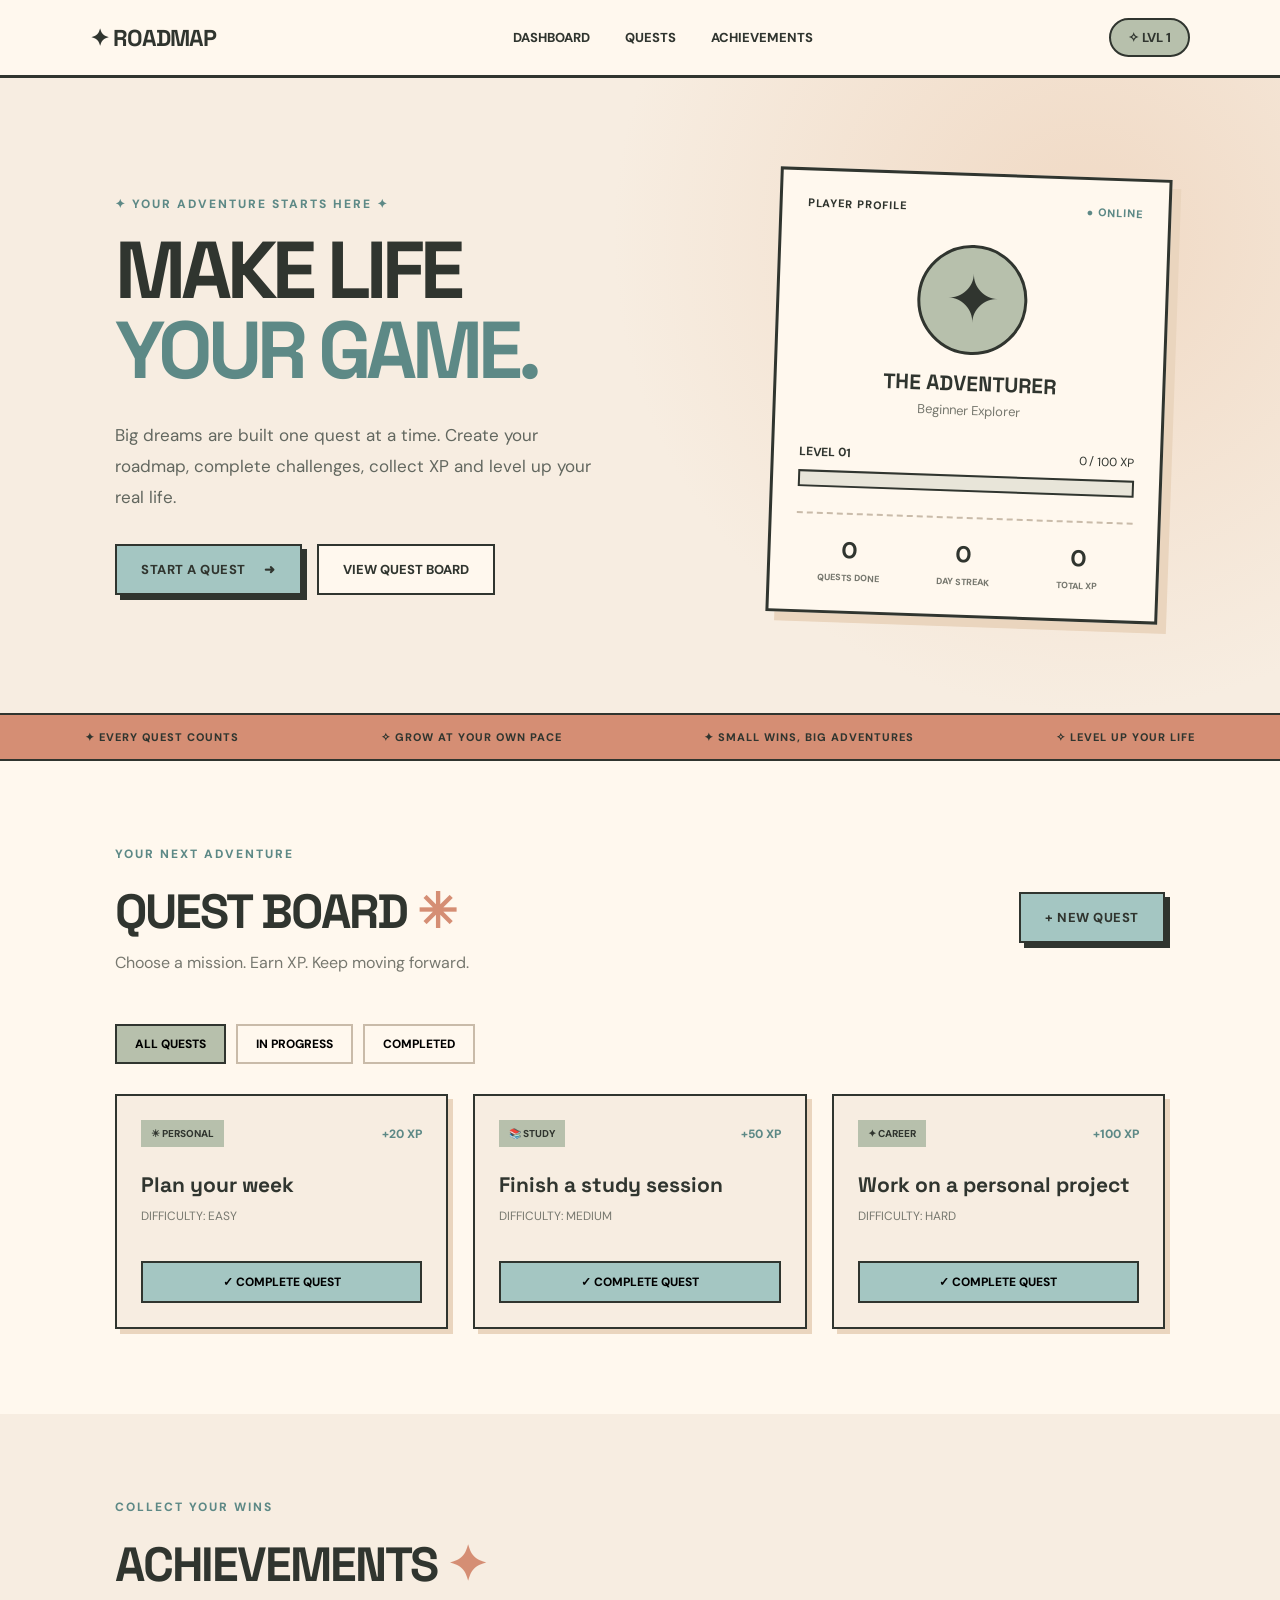
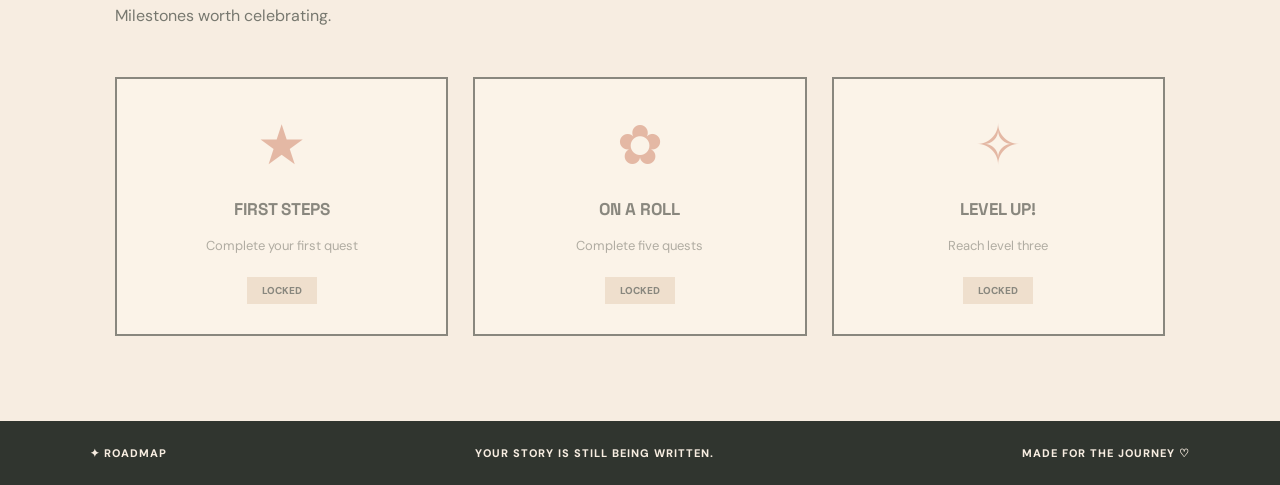
==== homepage.html @ f81c47db "sample html, css, js for homepage" ====
<!DOCTYPE html>
<html lang="en">
<head>
  <meta charset="UTF-8">
  <meta name="viewport" content="width=device-width, initial-scale=1.0">
  <title>Roadmap | Your Quest Begins</title>
  <link rel="stylesheet" href="homepage.css">
  <script src="homepage.js" defer></script>
</head>
<body>

  <div class="game">

    <!-- TOP BAR -->
    <header class="topbar">
      <a href="#" class="logo">✦ ROADMAP</a>

      <nav>
        <a href="#dashboard">Dashboard</a>
        <a href="#quests">Quests</a>
        <a href="#achievements">Achievements</a>
      </nav>

      <div class="player-pill">
        <span>✧</span>
        <span id="headerLevel">LVL 1</span>
      </div>
    </header>

    <!-- HERO -->
    <section class="hero" id="dashboard">
      <div class="hero-copy">
        <div class="eyebrow">✦ YOUR ADVENTURE STARTS HERE ✦</div>

        <h1>MAKE LIFE<br><em>YOUR GAME.</em></h1>

        <p>
          Big dreams are built one quest at a time.
          Create your roadmap, complete challenges,
          collect XP and level up your real life.
        </p>

        <div class="hero-actions">
          <button class="primary-btn" id="startQuest">
            START A QUEST <span>➜</span>
          </button>
          <a href="#quests" class="secondary-btn">
            VIEW QUEST BOARD
          </a>
        </div>
      </div>

      <!-- PLAYER CARD -->
      <div class="player-card">
        <div class="card-top">
          <span>PLAYER PROFILE</span>
          <span class="status">● ONLINE</span>
        </div>

        <div class="avatar">✦</div>
        <div class="player-name">THE ADVENTURER</div>
        <div class="player-subtitle">Beginner Explorer</div>

        <div class="level-row">
          <strong id="levelText">LEVEL 01</strong>
          <span id="xpText">0 / 100 XP</span>
        </div>

        <div class="xp-track">
          <div class="xp-fill" id="xpFill"></div>
        </div>

        <div class="player-stats">
          <div>
            <strong id="completedStat">0</strong>
            <span>QUESTS DONE</span>
          </div>
          <div>
            <strong id="streakStat">0</strong>
            <span>DAY STREAK</span>
          </div>
          <div>
            <strong id="totalXpStat">0</strong>
            <span>TOTAL XP</span>
          </div>
        </div>
      </div>
    </section>

    <!-- GAME TICKER -->
    <div class="ticker">
      <span>✦ EVERY QUEST COUNTS</span>
      <span>✧ GROW AT YOUR OWN PACE</span>
      <span>✦ SMALL WINS, BIG ADVENTURES</span>
      <span>✧ LEVEL UP YOUR LIFE</span>
    </div>

    <!-- QUEST SECTION -->
    <section class="quests-section" id="quests">
      <div class="section-heading">
        <div>
          <div class="eyebrow">YOUR NEXT ADVENTURE</div>
          <h2>QUEST BOARD <span>✳</span></h2>
          <p>Choose a mission. Earn XP. Keep moving forward.</p>
        </div>

        <button class="primary-btn" id="addQuest">
          + NEW QUEST
        </button>
      </div>

      <div class="quest-filters">
        <button class="filter active" data-filter="all">ALL QUESTS</button>
        <button class="filter" data-filter="active">IN PROGRESS</button>
        <button class="filter" data-filter="completed">COMPLETED</button>
      </div>

      <div class="quest-grid" id="questGrid"></div>
    </section>

    <!-- ACHIEVEMENTS -->
    <section class="achievements-section" id="achievements">
      <div class="section-heading">
        <div>
          <div class="eyebrow">COLLECT YOUR WINS</div>
          <h2>ACHIEVEMENTS <span>✦</span></h2>
          <p>Milestones worth celebrating.</p>
        </div>
      </div>

      <div class="achievement-grid">
        <div class="achievement" id="badgeFirst">
          <div class="badge-icon">★</div>
          <h3>FIRST STEPS</h3>
          <p>Complete your first quest</p>
          <span class="unlock-status">LOCKED</span>
        </div>

        <div class="achievement" id="badgeFive">
          <div class="badge-icon">✿</div>
          <h3>ON A ROLL</h3>
          <p>Complete five quests</p>
          <span class="unlock-status">LOCKED</span>
        </div>

        <div class="achievement" id="badgeLevel">
          <div class="badge-icon">✧</div>
          <h3>LEVEL UP!</h3>
          <p>Reach level three</p>
          <span class="unlock-status">LOCKED</span>
        </div>
      </div>
    </section>

    <footer>
      <span>✦ ROADMAP</span>
      <span>YOUR STORY IS STILL BEING WRITTEN.</span>
      <span>MADE FOR THE JOURNEY ♡</span>
    </footer>
  </div>

  <!-- NEW QUEST MODAL -->
  <div class="modal-overlay" id="modal">
    <div class="modal">
      <div class="modal-heading">
        <h2>✦ NEW QUEST</h2>
        <button id="closeModal" class="close-btn">×</button>
      </div>

      <p>Every great adventure starts somewhere.</p>

      <form id="questForm">
        <label for="questTitle">QUEST NAME</label>
        <input id="questTitle" type="text"
          placeholder="e.g. Finish my assignment"
          maxlength="80" required>

        <label for="questCategory">CATEGORY</label>
        <select id="questCategory">
          <option value="study">📚 Study & Learning</option>
          <option value="health">🌿 Health & Wellness</option>
          <option value="career">✦ Career & Goals</option>
          <option value="personal">☀ Personal Growth</option>
        </select>

        <label for="questDifficulty">DIFFICULTY</label>
        <select id="questDifficulty">
          <option value="easy">Easy · 20 XP</option>
          <option value="medium">Medium · 50 XP</option>
          <option value="hard">Hard · 100 XP</option>
        </select>

        <button class="primary-btn form-submit" type="submit">
          CREATE QUEST ➜
        </button>
      </form>
    </div>
  </div>

  <div class="toast" id="toast" role="status" aria-live="polite"></div>

</body>
</html>
---- homepage.css ----
@import url('https://fonts.googleapis.com/css2?family=DM+Sans:wght@400;500;600;700;800&family=Space+Grotesk:wght@400;500;600;700&display=swap');

:root {
  --cream: #f7ede1;
  --paper: #fff8ee;
  --sand: #ead5be;
  --peach: #d58e74;
  --sage: #b7c0ac;
  --teal: #a4c6c2;
  --teal-dark: #5d8986;
  --ink: #30352f;
  --muted: #77786f;
  --border: #c9bba9;
  --shadow: 5px 5px 0 var(--ink);
}

* {
  box-sizing: border-box;
}

html {
  scroll-behavior: smooth;
}

body {
  margin: 0;
  background: var(--cream);
  color: var(--ink);
  font-family: 'DM Sans', sans-serif;
}

button, input, select {
  font: inherit;
}

button {
  cursor: pointer;
}

a {
  color: inherit;
  text-decoration: none;
}

button:focus-visible,
a:focus-visible,
input:focus-visible,
select:focus-visible {
  outline: 3px solid var(--teal-dark);
  outline-offset: 3px;
}

/* TOP NAVIGATION */

.topbar {
  height: 78px;
  padding: 0 7%;
  background: var(--paper);
  border-bottom: 3px solid var(--ink);

  display: flex;
  justify-content: space-between;
  align-items: center;
}

.logo {
  font-family: 'Space Grotesk', sans-serif;
  font-size: 23px;
  font-weight: 700;
  letter-spacing: -1px;
}

.topbar nav {
  display: flex;
  gap: 35px;
}

.topbar nav a {
  font-size: 13px;
  font-weight: 800;
  text-transform: uppercase;
}

.topbar nav a:hover {
  color: var(--teal-dark);
}

.player-pill {
  background: var(--sage);
  border: 2px solid var(--ink);
  padding: 9px 17px;
  border-radius: 30px;
  font-size: 13px;
  font-weight: 800;
}

/* HERO */

.hero {
  min-height: 570px;
  padding: 95px 9%;

  display: grid;
  grid-template-columns: 1.2fr 0.8fr;
  align-items: center;
  gap: 70px;

  background:
    radial-gradient(circle at 85% 25%, #f0d9c4, transparent 40%),
    var(--cream);

  position: relative;
}

.eyebrow {
  font-size: 12px;
  font-weight: 800;
  letter-spacing: 2px;
  color: var(--teal-dark);
  margin-bottom: 19px;
}

.hero h1 {
  font-family: 'Space Grotesk', sans-serif;
  font-size: clamp(50px, 6.3vw, 100px);
  line-height: 0.99;
  letter-spacing: -5px;
  margin: 0 0 30px;
  font-weight: 700;
}

.hero h1 em {
  font-style: normal;
  color: var(--teal-dark);
}

.hero-copy > p {
  font-size: 17px;
  line-height: 1.8;
  max-width: 480px;
  color: #62675f;
}

.hero-actions {
  display: flex;
  flex-wrap: wrap;
  align-items: center;
  gap: 15px;
  margin-top: 32px;
}

.primary-btn {
  border: 2px solid var(--ink);
  background: var(--teal);
  color: var(--ink);
  padding: 15px 24px;
  font-weight: 800;
  font-size: 13px;
  letter-spacing: 0.5px;
  box-shadow: var(--shadow);
  transition: 0.15s;
}

.primary-btn:hover {
  transform: translate(3px, 3px);
  box-shadow: 2px 2px 0 var(--ink);
}

.primary-btn span {
  margin-left: 15px;
}

.secondary-btn {
  border: 2px solid var(--ink);
  padding: 15px 24px;
  font-weight: 800;
  font-size: 13px;
  background: var(--paper);
}

.secondary-btn:hover {
  background: var(--sand);
}

/* PLAYER PROFILE */

.player-card {
  max-width: 420px;
  width: 100%;
  margin: auto;
  padding: 25px;
  background: var(--paper);
  border: 3px solid var(--ink);
  box-shadow: 9px 9px 0 var(--sand);
  transform: rotate(2deg);
  transition: transform 0.2s;
}

.player-card:hover {
  transform: rotate(0);
}

.card-top {
  display: flex;
  justify-content: space-between;
  font-size: 11px;
  font-weight: 800;
  letter-spacing: 1px;
}

.status {
  color: var(--teal-dark);
}

.avatar {
  width: 110px;
  height: 110px;
  border: 3px solid var(--ink);
  background: var(--sage);
  border-radius: 50%;
  margin: 30px auto 15px;

  display: flex;
  justify-content: center;
  align-items: center;
  font-size: 65px;
}

.player-name {
  text-align: center;
  font-family: 'Space Grotesk', sans-serif;
  font-weight: 700;
  font-size: 21px;
}

.player-subtitle {
  text-align: center;
  font-size: 13px;
  color: var(--muted);
  margin-top: 5px;
}

.level-row {
  display: flex;
  justify-content: space-between;
  font-size: 12px;
  margin-top: 30px;
  margin-bottom: 10px;
}

.xp-track {
  height: 17px;
  background: #e8e5d9;
  border: 2px solid var(--ink);
  overflow: hidden;
}

.xp-fill {
  height: 100%;
  width: 0%;
  background: var(--teal-dark);
  transition: width 0.4s ease;
}

.player-stats {
  display: grid;
  grid-template-columns: repeat(3, 1fr);
  gap: 8px;
  margin-top: 25px;
  border-top: 2px dashed var(--border);
  padding-top: 20px;
}

.player-stats div {
  text-align: center;
}

.player-stats strong {
  display: block;
  font-size: 23px;
}

.player-stats span {
  font-size: 9px;
  font-weight: 800;
  color: var(--muted);
}

/* TICKER */

.ticker {
  min-height: 48px;
  background: var(--peach);
  border-top: 2px solid var(--ink);
  border-bottom: 2px solid var(--ink);

  display: flex;
  justify-content: space-around;
  align-items: center;
  flex-wrap: wrap;
  gap: 12px;
  padding: 10px 20px;

  font-size: 11px;
  font-weight: 800;
  letter-spacing: 1px;
}

/* SECTIONS */

.quests-section,
.achievements-section {
  padding: 85px 9%;
}

.quests-section {
  background: var(--paper);
}

.achievements-section {
  background: var(--cream);
}

.section-heading {
  display: flex;
  justify-content: space-between;
  align-items: center;
  gap: 25px;
  margin-bottom: 35px;
}

.section-heading h2 {
  font-family: 'Space Grotesk', sans-serif;
  font-size: clamp(30px, 4vw, 48px);
  letter-spacing: -2px;
  margin: 0;
}

.section-heading h2 span {
  color: var(--peach);
}

.section-heading p {
  color: var(--muted);
  margin-top: 10px;
}

/* FILTERS */

.quest-filters {
  display: flex;
  gap: 10px;
  margin-bottom: 30px;
  flex-wrap: wrap;
}

.filter {
  padding: 10px 18px;
  background: transparent;
  border: 2px solid var(--border);
  font-size: 12px;
  font-weight: 800;
}

.filter.active,
.filter:hover {
  background: var(--sage);
  border-color: var(--ink);
}

/* QUEST CARDS */

.quest-grid {
  display: grid;
  grid-template-columns: repeat(3, minmax(0, 1fr));
  gap: 25px;
}

.quest-card {
  background: var(--cream);
  border: 2px solid var(--ink);
  padding: 24px;
  box-shadow: 5px 5px 0 var(--sand);
  display: flex;
  flex-direction: column;
  min-height: 235px;
  transition: 0.2s;
}

.quest-card:hover {
  transform: translateY(-5px);
}

.quest-card.completed {
  opacity: 0.7;
}

.quest-card.completed h3 {
  text-decoration: line-through;
}

.quest-card-top {
  display: flex;
  justify-content: space-between;
  align-items: center;
  gap: 10px;
}

.quest-category {
  background: var(--sage);
  padding: 7px 10px;
  font-size: 10px;
  font-weight: 800;
}

.quest-xp {
  font-size: 12px;
  font-weight: 800;
  color: var(--teal-dark);
}

.quest-card h3 {
  font-family: 'Space Grotesk', sans-serif;
  font-size: 21px;
  line-height: 1.3;
  margin: 24px 0 10px;
  overflow-wrap: anywhere;
}

.quest-difficulty {
  color: var(--muted);
  font-size: 12px;
  margin-bottom: 22px;
}

.quest-complete {
  margin-top: auto;
  background: var(--teal);
  border: 2px solid var(--ink);
  padding: 11px;
  font-size: 12px;
  font-weight: 800;
}

.quest-complete:hover:not(:disabled) {
  background: var(--sage);
}

.quest-complete:disabled {
  cursor: default;
  background: var(--sage);
}

.empty-state {
  grid-column: 1 / -1;
  padding: 45px;
  border: 2px dashed var(--border);
  text-align: center;
  color: var(--muted);
}

/* ACHIEVEMENTS */

.achievement-grid {
  display: grid;
  grid-template-columns: repeat(3, minmax(0, 1fr));
  gap: 25px;
}

.achievement {
  background: var(--paper);
  border: 2px solid var(--ink);
  padding: 30px 20px;
  text-align: center;
  opacity: 0.55;
}

.achievement.unlocked {
  opacity: 1;
  box-shadow: 5px 5px 0 var(--sand);
}

.badge-icon {
  font-size: 55px;
  color: var(--peach);
}

.achievement h3 {
  font-family: 'Space Grotesk', sans-serif;
  font-size: 17px;
}

.achievement p {
  color: var(--muted);
  font-size: 13px;
}

.unlock-status {
  display: inline-block;
  background: var(--sand);
  padding: 7px 15px;
  font-size: 10px;
  font-weight: 800;
  margin-top: 10px;
}

.achievement.unlocked .unlock-status {
  background: var(--teal);
}

/* FOOTER */

footer {
  background: var(--ink);
  color: var(--cream);
  padding: 25px 7%;
  display: flex;
  justify-content: space-between;
  gap: 20px;
  flex-wrap: wrap;
  font-size: 11px;
  font-weight: 800;
  letter-spacing: 1px;
}

/* MODAL */

.modal-overlay {
  position: fixed;
  inset: 0;
  background: rgba(35, 40, 35, 0.65);
  z-index: 100;
  display: none;
  align-items: center;
  justify-content: center;
  padding: 20px;
}

.modal-overlay.open {
  display: flex;
}

.modal {
  background: var(--paper);
  border: 3px solid var(--ink);
  box-shadow: 9px 9px 0 var(--peach);
  padding: 35px;
  width: 100%;
  max-width: 480px;
}

.modal-heading {
  display: flex;
  justify-content: space-between;
  align-items: center;
}

.modal h2 {
  font-family: 'Space Grotesk', sans-serif;
  margin: 0;
}

.close-btn {
  background: none;
  border: none;
  font-size: 32px;
}

.modal > p {
  color: var(--muted);
  font-size: 14px;
  margin-bottom: 25px;
}

.modal form {
  display: flex;
  flex-direction: column;
  gap: 12px;
}

.modal label {
  font-size: 11px;
  font-weight: 800;
  letter-spacing: 1px;
}

.modal input,
.modal select {
  background: var(--cream);
  border: 2px solid var(--ink);
  padding: 13px;
  margin-bottom: 10px;
  width: 100%;
}

.form-submit {
  margin-top: 10px;
}

.toast {
  position: fixed;
  right: 25px;
  bottom: 25px;
  z-index: 200;
  background: var(--teal);
  border: 2px solid var(--ink);
  padding: 17px 25px;
  box-shadow: var(--shadow);
  font-weight: 800;
  display: none;
}

.toast.show {
  display: block;
}

/* RESPONSIVE */

@media (max-width: 950px) {
  .hero {
    grid-template-columns: 1fr;
    padding: 70px 7%;
    gap: 50px;
  }

  .hero h1 {
    letter-spacing: -3px;
  }

  .player-card {
    transform: none;
  }

  .quest-grid,
  .achievement-grid {
    grid-template-columns: repeat(2, minmax(0, 1fr));
  }
}

@media (max-width: 600px) {
  .topbar {
    height: auto;
    min-height: 70px;
    padding: 15px 5%;
    flex-wrap: wrap;
    gap: 15px;
  }

  .topbar nav {
    order: 3;
    width: 100%;
    justify-content: space-between;
    gap: 10px;
  }

  .topbar nav a {
    font-size: 11px;
  }

  .hero {
    padding: 65px 6%;
  }

  .hero h1 {
    font-size: 52px;
  }

  .hero-copy > p {
    font-size: 15px;
  }

  .quests-section,
  .achievements-section {
    padding: 60px 6%;
  }

  .section-heading {
    align-items: flex-start;
    flex-direction: column;
  }

  .quest-grid,
  .achievement-grid {
    grid-template-columns: 1fr;
  }

  .ticker {
    justify-content: center;
  }

  .modal {
    padding: 25px;
  }
}
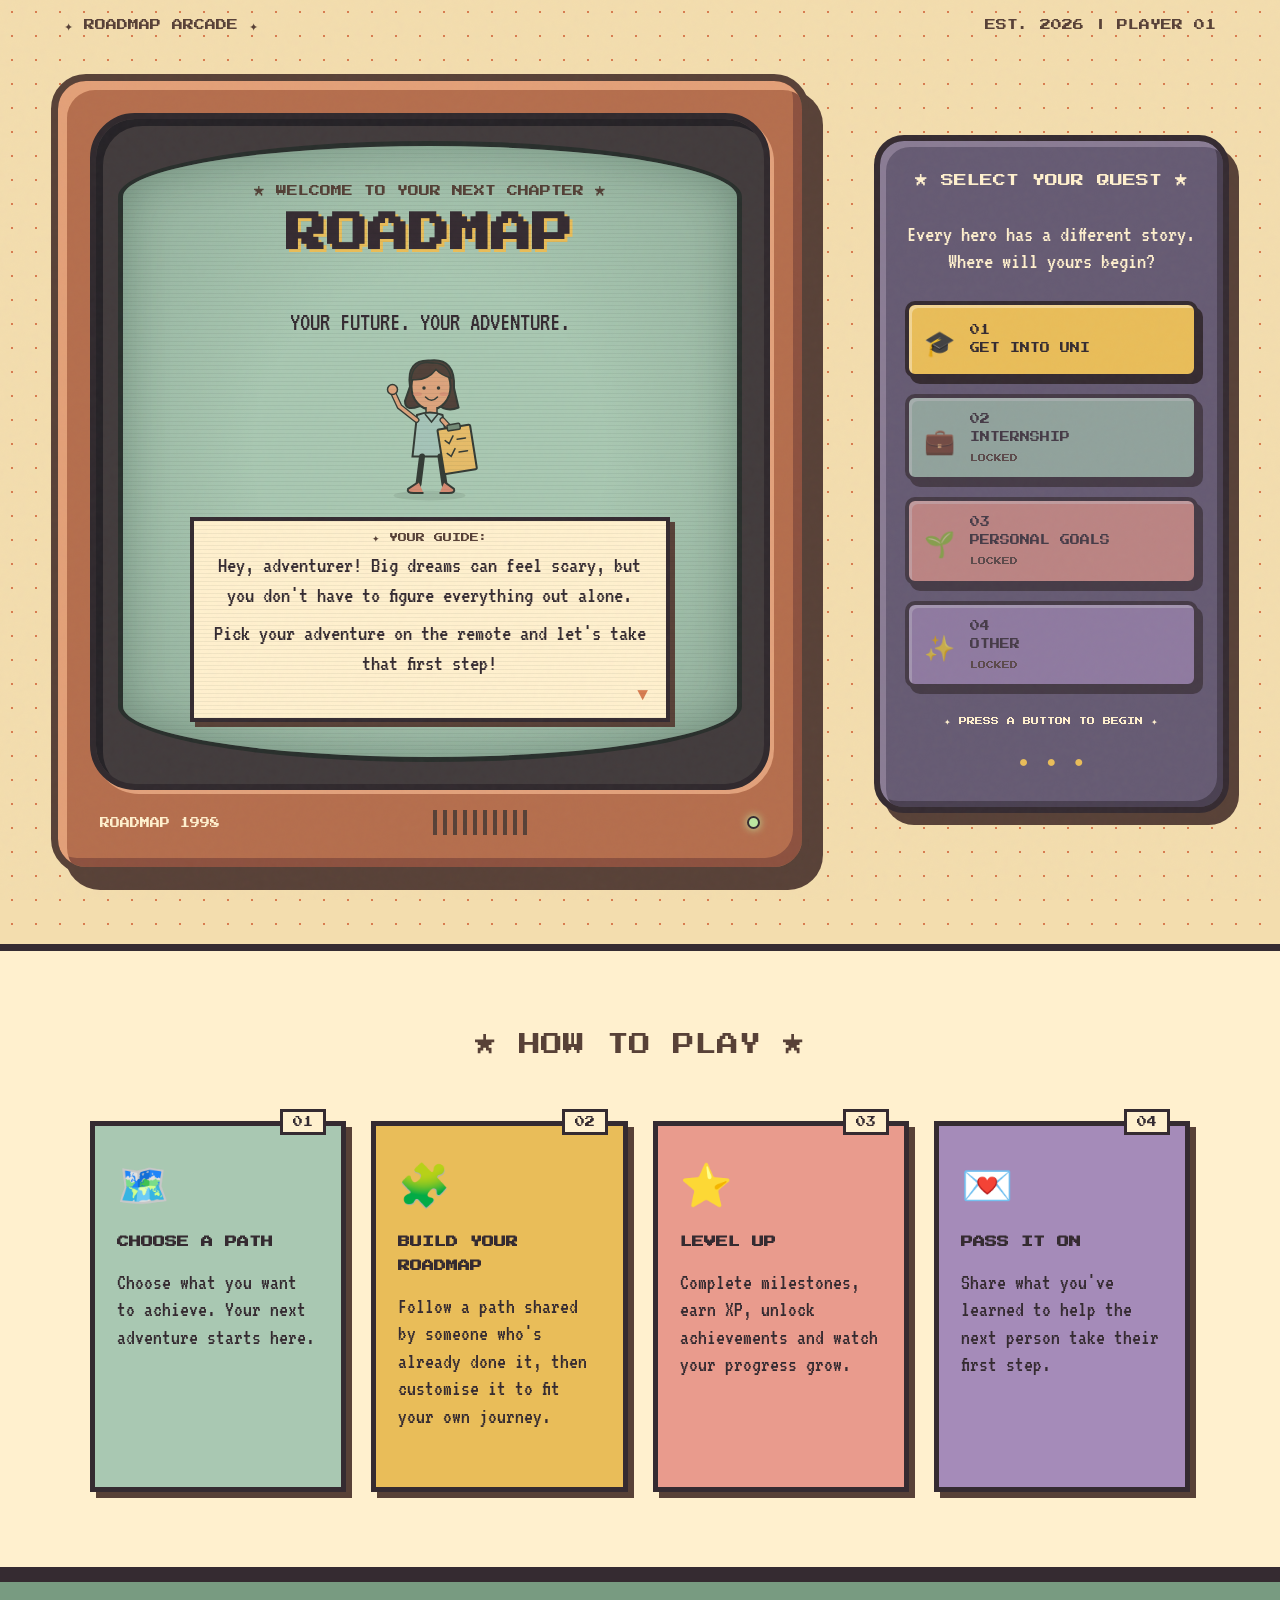
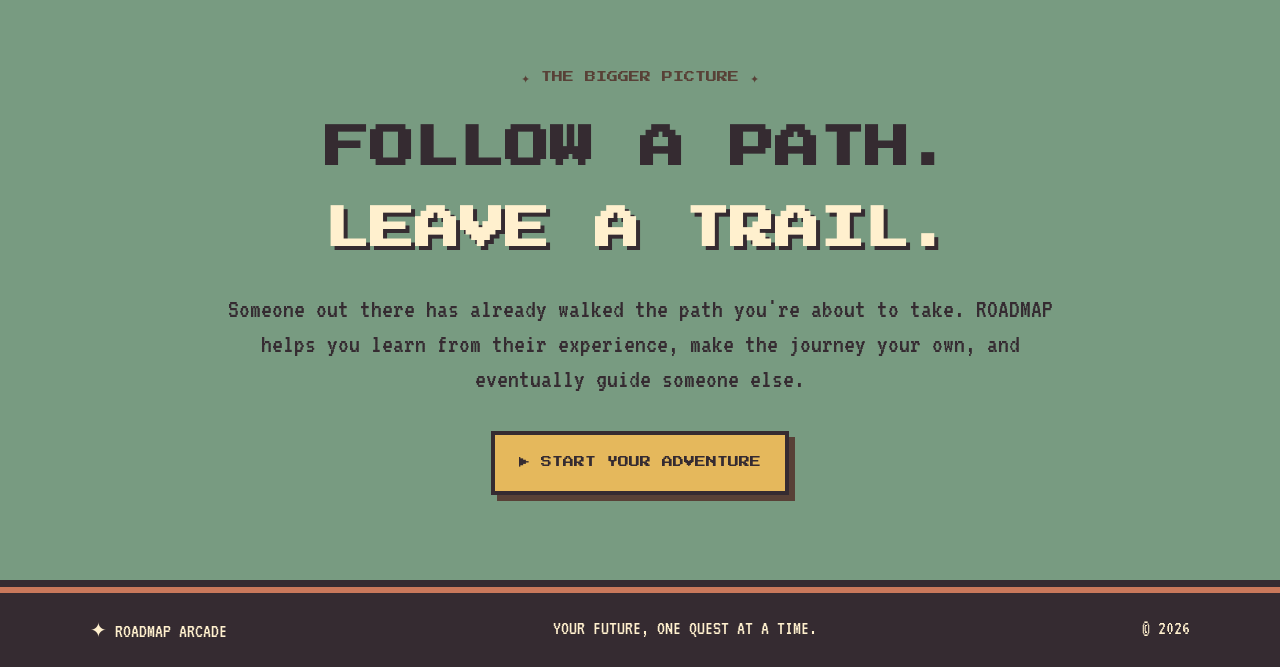
==== commit e60b84be: "updated html and css for a better aesthetic" ====
--- a/homepage.html
+++ b/homepage.html
@@ -1,204 +1,553 @@
 
 <!DOCTYPE html>
 <html lang="en">
+
 <head>
   <meta charset="UTF-8">
   <meta name="viewport" content="width=device-width, initial-scale=1.0">
-  <title>Roadmap | Your Quest Begins</title>
+
+  <title>ROADMAP | Choose Your Adventure</title>
+  <meta name="description"
+        content="ROADMAP helps you turn big dreams into small quests, guided by people who've been there before.">
+
   <link rel="stylesheet" href="homepage.css">
   <script src="homepage.js" defer></script>
 </head>
+
 <body>
 
-  <div class="game">
-
-    <!-- TOP BAR -->
-    <header class="topbar">
-      <a href="#" class="logo">✦ ROADMAP</a>
-
-      <nav>
-        <a href="#dashboard">Dashboard</a>
-        <a href="#quests">Quests</a>
-        <a href="#achievements">Achievements</a>
-      </nav>
-
-      <div class="player-pill">
-        <span>✧</span>
-        <span id="headerLevel">LVL 1</span>
+<div class="website">
+
+  <!-- ======================================
+       RETRO ARCADE HEADER
+  ====================================== -->
+
+  <div class="arcade-label">
+
+    <span>✦ ROADMAP ARCADE ✦</span>
+
+    <span>EST. 2026 | PLAYER 01</span>
+
+  </div>
+
+
+  <!-- ======================================
+       MAIN GAME SCREEN
+  ====================================== -->
+
+  <main>
+
+    <div class="tv-layout">
+
+      <!-- ==============================
+           OLD-SCHOOL TELEVISION
+      ============================== -->
+
+      <section class="retro-tv" aria-label="ROADMAP game screen">
+
+        <div class="tv-bezel">
+
+          <div class="tv-screen">
+
+            <!-- Decorative game text -->
+
+            <div class="eyebrow">
+              ★ WELCOME TO YOUR NEXT CHAPTER ★
+            </div>
+
+            <!-- Game title -->
+
+            <h1 class="tv-title">
+              ROADMAP
+            </h1>
+
+            <div class="tv-subtitle">
+              YOUR FUTURE. YOUR ADVENTURE.
+            </div>
+
+
+            <!-- ==========================
+                 STATIC CLIPBOARD MASCOT
+            ========================== -->
+
+            <div class="tv-mascot">
+
+              <svg
+                viewBox="0 0 250 320"
+                xmlns="http://www.w3.org/2000/svg"
+                role="img"
+                aria-label="Smiling stick-woman mascot holding a clipboard">
+
+                <!-- Ground shadow -->
+                <ellipse
+                  cx="125" cy="297"
+                  rx="72" ry="10"
+                  fill="#758C78"
+                  opacity="0.25"/>
+
+                <!-- Hair behind head -->
+                <path
+                  d="M86 79 Q78 24 127 27
+                     Q177 22 174 82
+                     L183 121 Q158 132 137 111
+                     L103 119 Q76 129 76 108 Z"
+                  fill="#514139"
+                  stroke="#343B35"
+                  stroke-width="4"/>
+
+                <!-- Face -->
+                <ellipse
+                  cx="128" cy="79"
+                  rx="39" ry="46"
+                  fill="#DDA47D"
+                  stroke="#343B35"
+                  stroke-width="4"/>
+
+                <!-- Fringe -->
+                <path
+                  d="M88 65 Q93 26 130 32
+                     Q162 30 168 62
+                     Q148 56 138 45
+                     Q120 69 88 65Z"
+                  fill="#514139"
+                  stroke="#343B35"
+                  stroke-width="3"/>
+
+                <!-- Eyes -->
+                <circle cx="114" cy="82" r="3.5"
+                        fill="#343B35"/>
+                <circle cx="143" cy="82" r="3.5"
+                        fill="#343B35"/>
+
+                <!-- Blush -->
+                <ellipse cx="101" cy="94" rx="9" ry="4"
+                         fill="#D58B72" opacity="0.65"/>
+                <ellipse cx="154" cy="94" rx="9" ry="4"
+                         fill="#D58B72" opacity="0.65"/>
+
+                <!-- Smile -->
+                <path
+                  d="M117 100 Q129 113 141 100"
+                  fill="none"
+                  stroke="#343B35"
+                  stroke-width="3"
+                  stroke-linecap="round"/>
+
+                <!-- Neck -->
+                <path
+                  d="M118 120 L118 139 L140 139 L140 120"
+                  fill="#DDA47D"
+                  stroke="#343B35"
+                  stroke-width="3"/>
+
+                <!-- Shirt -->
+                <path
+                  d="M100 136 Q126 126 151 136
+                     L166 219 L91 219 Z"
+                  fill="#A5C4B8"
+                  stroke="#343B35"
+                  stroke-width="4"/>
+
+                <!-- Collar -->
+                <path
+                  d="M116 134 L129 150 L142 134"
+                  fill="none"
+                  stroke="#343B35"
+                  stroke-width="3"/>
+
+                <!-- Left arm waving -->
+                <path
+                  d="M99 146 L65 119 L52 91"
+                  fill="none"
+                  stroke="#343B35"
+                  stroke-width="12"
+                  stroke-linecap="round"/>
+
+                <path
+                  d="M99 146 L65 119 L52 91"
+                  fill="none"
+                  stroke="#DDA47D"
+                  stroke-width="7"
+                  stroke-linecap="round"/>
+
+                <!-- Hand -->
+                <circle
+                  cx="51" cy="85" r="10"
+                  fill="#DDA47D"
+                  stroke="#343B35"
+                  stroke-width="3"/>
+
+                <!-- Legs -->
+                <path
+                  d="M110 219 L103 275"
+                  stroke="#343B35"
+                  stroke-width="12"
+                  stroke-linecap="round"/>
+
+                <path
+                  d="M147 219 L155 275"
+                  stroke="#343B35"
+                  stroke-width="12"
+                  stroke-linecap="round"/>
+
+                <!-- Shoes -->
+                <path
+                  d="M103 270 L82 284
+                     Q79 292 93 292 L113 292"
+                  fill="#D58B72"
+                  stroke="#343B35"
+                  stroke-width="4"/>
+
+                <path
+                  d="M155 270 L174 284
+                     Q177 292 164 292 L145 292"
+                  fill="#D58B72"
+                  stroke="#343B35"
+                  stroke-width="4"/>
+
+                <!-- Right arm -->
+                <path
+                  d="M151 146 L179 177"
+                  stroke="#343B35"
+                  stroke-width="12"
+                  stroke-linecap="round"/>
+
+                <path
+                  d="M151 146 L179 177"
+                  stroke="#DDA47D"
+                  stroke-width="7"
+                  stroke-linecap="round"/>
+
+                <!-- Clipboard -->
+                <g transform="rotate(-9 177 190)">
+
+                  <rect
+                    x="145" y="160"
+                    width="66" height="90"
+                    rx="3"
+                    fill="#E6BC69"
+                    stroke="#343B35"
+                    stroke-width="4"/>
+
+                  <rect
+                    x="165" y="154"
+                    width="26" height="12"
+                    rx="3"
+                    fill="#758C78"
+                    stroke="#343B35"
+                    stroke-width="3"/>
+
+                  <!-- Checklist -->
+                  <path
+                    d="M157 184 L164 191 L174 177
+                       M181 185 L198 185
+                       M157 210 L164 217 L174 203
+                       M181 211 L198 211"
+                    fill="none"
+                    stroke="#343B35"
+                    stroke-width="3"
+                    stroke-linecap="round"/>
+
+                </g>
+
+              </svg>
+
+            </div>
+
+
+            <!-- GAME DIALOGUE -->
+
+            <div class="tv-dialogue">
+
+              <span class="dialogue-speaker">
+                ✦ YOUR GUIDE:
+              </span>
+
+              <p>
+                Hey, adventurer! Big dreams can feel
+                scary, but you don't have to figure
+                everything out alone.
+              </p>
+
+              <p>
+                Pick your adventure on the remote
+                and let's take that first step!
+              </p>
+
+              <span class="dialogue-next">▼</span>
+
+            </div>
+
+
+          </div>
+
+        </div>
+
+
+        <!-- TV BOTTOM CONTROLS -->
+
+        <div class="tv-controls">
+
+          <span class="tv-brand">
+            ROADMAP 1998
+          </span>
+
+          <div class="tv-speaker" aria-hidden="true"></div>
+
+          <div class="tv-power" title="Power on"></div>
+
+        </div>
+
+      </section>
+
+
+
+      <!-- ==============================
+           REMOTE CONTROL
+      ============================== -->
+
+      <aside class="game-remote" aria-label="Choose your adventure">
+
+        <div class="remote-title">
+          ★ SELECT YOUR QUEST ★
+        </div>
+
+        <p class="remote-description">
+          Every hero has a different story.
+          Where will yours begin?
+        </p>
+
+
+        <!-- OPTION 1: UNIVERSITY -->
+
+        <button
+          class="remote-button"
+          type="button"
+          onclick="window.location.href='login.html?path=university'">
+
+          <span class="button-icon">🎓</span>
+
+          <span>
+            01<br>
+            GET INTO UNI
+          </span>
+
+        </button>
+
+
+        <!-- OPTION 2: INTERNSHIP -->
+
+        <button
+          class="remote-button"
+          type="button"
+          disabled>
+
+          <span class="button-icon">💼</span>
+
+          <span>
+            02<br>
+            INTERNSHIP
+            <small>LOCKED</small>
+          </span>
+
+        </button>
+
+
+        <!-- OPTION 3: PERSONAL GOALS -->
+
+        <button
+          class="remote-button"
+          type="button"
+          disabled>
+
+          <span class="button-icon">🌱</span>
+
+          <span>
+            03<br>
+            PERSONAL GOALS
+            <small>LOCKED</small>
+          </span>
+
+        </button>
+
+
+        <!-- OPTION 4: OTHER -->
+
+        <button
+          class="remote-button"
+          type="button"
+          disabled>
+
+          <span class="button-icon">✨</span>
+
+          <span>
+            04<br>
+            OTHER
+            <small>LOCKED</small>
+          </span>
+
+        </button>
+
+
+        <!-- REMOTE DECORATIONS -->
+
+        <div class="remote-footer">
+          ✦ PRESS A BUTTON TO BEGIN ✦
+        </div>
+
+        <div class="remote-bottom-controls" aria-hidden="true">
+
+          <span>●</span>
+          <span>●</span>
+          <span>●</span>
+
+        </div>
+
+      </aside>
+
+    </div>
+
+
+    <!-- ======================================
+         GAME INSTRUCTIONS
+    ====================================== -->
+
+    <section class="game-instructions" id="how-it-works">
+
+      <div class="instructions-heading">
+        ★ HOW TO PLAY ★
       </div>
-    </header>
-
-    <!-- HERO -->
-    <section class="hero" id="dashboard">
-      <div class="hero-copy">
-        <div class="eyebrow">✦ YOUR ADVENTURE STARTS HERE ✦</div>
-
-        <h1>MAKE LIFE<br><em>YOUR GAME.</em></h1>
+
+      <div class="instructions-grid">
+
+        <div class="instruction-item">
+
+          <div class="instruction-number">01</div>
+
+          <div class="instruction-icon">🗺️</div>
+
+          <h2>CHOOSE A PATH</h2>
+
+          <p>
+            Choose what you want to achieve.
+            Your next adventure starts here.
+          </p>
+
+        </div>
+
+
+        <div class="instruction-item">
+
+          <div class="instruction-number">02</div>
+
+          <div class="instruction-icon">🧩</div>
+
+          <h2>BUILD YOUR ROADMAP</h2>
+
+          <p>
+            Follow a path shared by someone who's
+            already done it, then customise it
+            to fit your own journey.
+          </p>
+
+        </div>
+
+
+        <div class="instruction-item">
+
+          <div class="instruction-number">03</div>
+
+          <div class="instruction-icon">⭐</div>
+
+          <h2>LEVEL UP</h2>
+
+          <p>
+            Complete milestones, earn XP,
+            unlock achievements and watch
+            your progress grow.
+          </p>
+
+        </div>
+
+
+        <div class="instruction-item">
+
+          <div class="instruction-number">04</div>
+
+          <div class="instruction-icon">💌</div>
+
+          <h2>PASS IT ON</h2>
+
+          <p>
+            Share what you've learned to
+            help the next person take
+            their first step.
+          </p>
+
+        </div>
+
+      </div>
+
+    </section>
+
+
+    <!-- ======================================
+         PASS IT ON MESSAGE
+    ====================================== -->
+
+    <section class="pass-it-on">
+
+      <div class="pass-it-on-inner">
+
+        <div class="eyebrow">
+          ✦ THE BIGGER PICTURE ✦
+        </div>
+
+        <h2>
+          FOLLOW A PATH.<br>
+          <span>LEAVE A TRAIL.</span>
+        </h2>
 
         <p>
-          Big dreams are built one quest at a time.
-          Create your roadmap, complete challenges,
-          collect XP and level up your real life.
+          Someone out there has already walked
+          the path you're about to take.
+          ROADMAP helps you learn from their
+          experience, make the journey your own,
+          and eventually guide someone else.
         </p>
 
-        <div class="hero-actions">
-          <button class="primary-btn" id="startQuest">
-            START A QUEST <span>➜</span>
-          </button>
-          <a href="#quests" class="secondary-btn">
-            VIEW QUEST BOARD
-          </a>
-        </div>
+        <a
+          href="login.html?path=university"
+          class="primary-btn">
+
+          ▶ START YOUR ADVENTURE
+
+        </a>
+
       </div>
 
-      <!-- PLAYER CARD -->
-      <div class="player-card">
-        <div class="card-top">
-          <span>PLAYER PROFILE</span>
-          <span class="status">● ONLINE</span>
-        </div>
-
-        <div class="avatar">✦</div>
-        <div class="player-name">THE ADVENTURER</div>
-        <div class="player-subtitle">Beginner Explorer</div>
-
-        <div class="level-row">
-          <strong id="levelText">LEVEL 01</strong>
-          <span id="xpText">0 / 100 XP</span>
-        </div>
-
-        <div class="xp-track">
-          <div class="xp-fill" id="xpFill"></div>
-        </div>
-
-        <div class="player-stats">
-          <div>
-            <strong id="completedStat">0</strong>
-            <span>QUESTS DONE</span>
-          </div>
-          <div>
-            <strong id="streakStat">0</strong>
-            <span>DAY STREAK</span>
-          </div>
-          <div>
-            <strong id="totalXpStat">0</strong>
-            <span>TOTAL XP</span>
-          </div>
-        </div>
-      </div>
     </section>
 
-    <!-- GAME TICKER -->
-    <div class="ticker">
-      <span>✦ EVERY QUEST COUNTS</span>
-      <span>✧ GROW AT YOUR OWN PACE</span>
-      <span>✦ SMALL WINS, BIG ADVENTURES</span>
-      <span>✧ LEVEL UP YOUR LIFE</span>
-    </div>
-
-    <!-- QUEST SECTION -->
-    <section class="quests-section" id="quests">
-      <div class="section-heading">
-        <div>
-          <div class="eyebrow">YOUR NEXT ADVENTURE</div>
-          <h2>QUEST BOARD <span>✳</span></h2>
-          <p>Choose a mission. Earn XP. Keep moving forward.</p>
-        </div>
-
-        <button class="primary-btn" id="addQuest">
-          + NEW QUEST
-        </button>
-      </div>
-
-      <div class="quest-filters">
-        <button class="filter active" data-filter="all">ALL QUESTS</button>
-        <button class="filter" data-filter="active">IN PROGRESS</button>
-        <button class="filter" data-filter="completed">COMPLETED</button>
-      </div>
-
-      <div class="quest-grid" id="questGrid"></div>
-    </section>
-
-    <!-- ACHIEVEMENTS -->
-    <section class="achievements-section" id="achievements">
-      <div class="section-heading">
-        <div>
-          <div class="eyebrow">COLLECT YOUR WINS</div>
-          <h2>ACHIEVEMENTS <span>✦</span></h2>
-          <p>Milestones worth celebrating.</p>
-        </div>
-      </div>
-
-      <div class="achievement-grid">
-        <div class="achievement" id="badgeFirst">
-          <div class="badge-icon">★</div>
-          <h3>FIRST STEPS</h3>
-          <p>Complete your first quest</p>
-          <span class="unlock-status">LOCKED</span>
-        </div>
-
-        <div class="achievement" id="badgeFive">
-          <div class="badge-icon">✿</div>
-          <h3>ON A ROLL</h3>
-          <p>Complete five quests</p>
-          <span class="unlock-status">LOCKED</span>
-        </div>
-
-        <div class="achievement" id="badgeLevel">
-          <div class="badge-icon">✧</div>
-          <h3>LEVEL UP!</h3>
-          <p>Reach level three</p>
-          <span class="unlock-status">LOCKED</span>
-        </div>
-      </div>
-    </section>
-
-    <footer>
-      <span>✦ ROADMAP</span>
-      <span>YOUR STORY IS STILL BEING WRITTEN.</span>
-      <span>MADE FOR THE JOURNEY ♡</span>
-    </footer>
-  </div>
-
-  <!-- NEW QUEST MODAL -->
-  <div class="modal-overlay" id="modal">
-    <div class="modal">
-      <div class="modal-heading">
-        <h2>✦ NEW QUEST</h2>
-        <button id="closeModal" class="close-btn">×</button>
-      </div>
-
-      <p>Every great adventure starts somewhere.</p>
-
-      <form id="questForm">
-        <label for="questTitle">QUEST NAME</label>
-        <input id="questTitle" type="text"
-          placeholder="e.g. Finish my assignment"
-          maxlength="80" required>
-
-        <label for="questCategory">CATEGORY</label>
-        <select id="questCategory">
-          <option value="study">📚 Study & Learning</option>
-          <option value="health">🌿 Health & Wellness</option>
-          <option value="career">✦ Career & Goals</option>
-          <option value="personal">☀ Personal Growth</option>
-        </select>
-
-        <label for="questDifficulty">DIFFICULTY</label>
-        <select id="questDifficulty">
-          <option value="easy">Easy · 20 XP</option>
-          <option value="medium">Medium · 50 XP</option>
-          <option value="hard">Hard · 100 XP</option>
-        </select>
-
-        <button class="primary-btn form-submit" type="submit">
-          CREATE QUEST ➜
-        </button>
-      </form>
-    </div>
-  </div>
-
-  <div class="toast" id="toast" role="status" aria-live="polite"></div>
+  </main>
+
+
+  <!-- ======================================
+       RETRO FOOTER
+  ====================================== -->
+
+  <footer class="site-footer">
+
+    <span>✦ ROADMAP ARCADE</span>
+
+    <span>
+      YOUR FUTURE, ONE QUEST AT A TIME.
+    </span>
+
+    <span>© 2026</span>
+
+  </footer>
+
+</div>
 
 </body>
 </html>
--- a/homepage.css
+++ b/homepage.css
@@ -1,18 +1,20 @@
 
-@import url('https://fonts.googleapis.com/css2?family=DM+Sans:wght@400;500;600;700;800&family=Space+Grotesk:wght@400;500;600;700&display=swap');
+@import url('https://fonts.googleapis.com/css2?family=Press+Start+2P&family=VT323&display=swap');
+
+/* ======================================
+   ROADMAP - PIXEL RPG THEME
+====================================== */
 
 :root {
-  --cream: #f7ede1;
-  --paper: #fff8ee;
-  --sand: #ead5be;
-  --peach: #d58e74;
-  --sage: #b7c0ac;
-  --teal: #a4c6c2;
-  --teal-dark: #5d8986;
-  --ink: #30352f;
-  --muted: #77786f;
-  --border: #c9bba9;
-  --shadow: 5px 5px 0 var(--ink);
+  --cream: #F4E4C8;
+  --paper: #FFF1D6;
+  --sage: #8DA68B;
+  --mint: #A9C8B2;
+  --terracotta: #C9785B;
+  --mustard: #E5B85C;
+  --brown: #654A3C;
+  --dark: #332B28;
+  --shadow: #B49A7B;
 }
 
 * {
@@ -26,16 +28,9 @@
 body {
   margin: 0;
   background: var(--cream);
-  color: var(--ink);
-  font-family: 'DM Sans', sans-serif;
-}
-
-button, input, select {
-  font: inherit;
-}
-
-button {
-  cursor: pointer;
+  color: var(--dark);
+  font-family: 'VT323', monospace;
+  font-size: 24px;
 }
 
 a {
@@ -43,653 +38,1365 @@
   text-decoration: none;
 }
 
-button:focus-visible,
-a:focus-visible,
-input:focus-visible,
-select:focus-visible {
-  outline: 3px solid var(--teal-dark);
-  outline-offset: 3px;
-}
-
-/* TOP NAVIGATION */
+button {
+  cursor: pointer;
+}
+
+button,
+input {
+  font-family: inherit;
+}
+
+h1, h2, h3, p {
+  margin-top: 0;
+}
+
+h1, h2, h3 {
+  font-family: 'Press Start 2P', monospace;
+  line-height: 1.8;
+}
+
+p {
+  line-height: 1.3;
+}
+
+/* PIXEL BACKGROUND */
+
+.website {
+  min-height: 100vh;
+  overflow: hidden;
+  background-color: var(--cream);
+
+  background-image:
+    linear-gradient(
+      90deg,
+      rgba(101,74,60,.06) 1px,
+      transparent 1px
+    ),
+    linear-gradient(
+      rgba(101,74,60,.06) 1px,
+      transparent 1px
+    );
+
+  background-size: 8px 8px;
+}
+
+/* SUBTLE GRAIN */
+
+.website::after {
+  content: "";
+  position: fixed;
+  inset: 0;
+  pointer-events: none;
+  z-index: 100;
+
+  background-image:
+    url("data:image/svg+xml,%3Csvg xmlns='http://www.w3.org/2000/svg' viewBox='0 0 160 160'%3E%3Cfilter id='n'%3E%3CfeTurbulence type='fractalNoise' baseFrequency='.8' numOctaves='3' stitchTiles='stitch'/%3E%3C/filter%3E%3Crect width='100%25' height='100%25' filter='url(%23n)' opacity='.18'/%3E%3C/svg%3E");
+
+  opacity: .15;
+}
+
+/* ======================================
+   TOP GAME BAR
+====================================== */
 
 .topbar {
-  height: 78px;
-  padding: 0 7%;
+  background: var(--brown);
+  color: var(--paper);
+  border-bottom: 6px solid var(--dark);
+  padding: 18px 5%;
+
+  display: flex;
+  align-items: center;
+  justify-content: space-between;
+  gap: 20px;
+}
+
+.logo {
+  font-family: 'Press Start 2P', monospace;
+  font-size: 17px;
+  color: var(--mustard);
+}
+
+.topbar nav {
+  display: flex;
+  gap: 30px;
+}
+
+.topbar nav a {
+  font-size: 23px;
+}
+
+.topbar nav a:hover {
+  color: var(--mustard);
+}
+
+.nav-play {
+  background: var(--mustard);
+  color: var(--dark);
+  border: 4px solid var(--dark);
+  padding: 10px 16px;
+  font-family: 'Press Start 2P', monospace;
+  font-size: 10px;
+  box-shadow: 4px 4px 0 #211B18;
+}
+
+/* ======================================
+   GAME START SCREEN
+====================================== */
+
+.hero {
+  min-height: 680px;
+  padding: 70px 7%;
+
+  display: grid;
+  grid-template-columns: 1.3fr 0.7fr;
+  align-items: center;
+  gap: 55px;
+
+  background: var(--cream);
+  border-bottom: 8px solid var(--brown);
+}
+
+.hero-copy {
+  max-width: 760px;
+}
+
+.hero-status {
+  display: inline-block;
+  background: var(--sage);
+  padding: 12px 18px;
+  border: 4px solid var(--dark);
+  box-shadow: 5px 5px 0 var(--brown);
+
+  font-family: 'Press Start 2P', monospace;
+  font-size: 10px;
+  line-height: 2;
+}
+
+.status-dot {
+  display: inline-block;
+  width: 9px;
+  height: 9px;
+  background: var(--mustard);
+  margin-right: 10px;
+}
+
+.hero-sparkles {
+  color: var(--terracotta);
+  font-size: 35px;
+  letter-spacing: 12px;
+  margin: 30px 0 10px;
+}
+
+.eyebrow {
+  font-family: 'Press Start 2P', monospace;
+  font-size: 11px;
+  color: var(--brown);
+  line-height: 2;
+}
+
+.hero h1 {
+  font-size: clamp(35px, 4.7vw, 76px);
+  line-height: 1.5;
+  letter-spacing: -2px;
+  margin: 18px 0 25px;
+  text-shadow: 5px 5px 0 var(--shadow);
+}
+
+.hero h1 em {
+  font-style: normal;
+  color: var(--terracotta);
+}
+
+.hero-tagline {
+  display: inline-block;
+  padding: 10px 15px;
+  background: var(--mustard);
+  border: 3px solid var(--dark);
+  font-family: 'VT323', monospace;
+  font-size: 23px;
+  margin-bottom: 18px;
+}
+
+.hero-copy p {
+  max-width: 650px;
+  font-size: 26px;
+  line-height: 1.3;
+  margin-bottom: 15px;
+}
+
+.hero-bottom-note {
+  font-size: 19px;
+  color: var(--brown);
+  margin-top: 30px;
+}
+
+/* ======================================
+   PIXEL BUTTONS
+====================================== */
+
+.primary-btn,
+.secondary-btn {
+  display: inline-block;
+  padding: 18px 22px;
+  font-family: 'Press Start 2P', monospace;
+  font-size: 11px;
+  line-height: 1.8;
+
+  border: 4px solid var(--dark);
+  border-radius: 0;
+
+  box-shadow: 6px 6px 0 var(--brown);
+  transition: none;
+}
+
+.primary-btn {
+  background: var(--mint);
+}
+
+.secondary-btn {
+  background: var(--mustard);
+}
+
+.primary-btn:hover,
+.secondary-btn:hover {
+  transform: translate(4px, 4px);
+  box-shadow: 2px 2px 0 var(--brown);
+}
+
+.hero-actions {
+  display: flex;
+  flex-wrap: wrap;
+  gap: 22px;
+  margin-top: 30px;
+}
+
+/* ======================================
+   MASCOT GAME WINDOW
+====================================== */
+
+.hero-illustration {
+  width: 100%;
+}
+
+.retro-window {
   background: var(--paper);
-  border-bottom: 3px solid var(--ink);
-
+  border: 6px solid var(--dark);
+  box-shadow:
+    6px 6px 0 var(--brown),
+    12px 12px 0 var(--shadow);
+}
+
+.window-header {
+  display: flex;
+  align-items: center;
+  gap: 8px;
+
+  background: var(--terracotta);
+  border-bottom: 5px solid var(--dark);
+  padding: 10px;
+}
+
+.window-dot {
+  width: 13px;
+  height: 13px;
+  background: var(--mustard);
+  border: 2px solid var(--dark);
+}
+
+.window-title {
+  margin-left: auto;
+  font-family: 'Press Start 2P', monospace;
+  font-size: 9px;
+}
+
+.window-close {
+  font-size: 25px;
+  margin-left: 10px;
+}
+
+.mascot-frame {
+  position: relative;
+  background: var(--mint);
+  padding: 15px;
+  text-align: center;
+  border-bottom: 5px solid var(--dark);
+}
+
+.mascot-stars {
+  font-size: 25px;
+  color: var(--terracotta);
+}
+
+.mascot-svg {
+  display: block;
+  width: 100%;
+  max-width: 260px;
+  height: auto;
+  margin: auto;
+}
+
+/* Make the SVG look crisp without
+   pixelating its internal vector paths */
+
+.mascot-caption {
+  font-family: 'Press Start 2P', monospace;
+  font-size: 9px;
+  padding: 12px;
+}
+
+.mascot-dialogue {
+  background: var(--paper);
+  padding: 20px;
+  position: relative;
+}
+
+.dialogue-name {
+  font-family: 'Press Start 2P', monospace;
+  font-size: 10px;
+  color: var(--terracotta);
+  margin-bottom: 12px;
+}
+
+.mascot-dialogue p {
+  font-size: 23px;
+  margin-bottom: 0;
+}
+
+.dialogue-arrow {
+  display: block;
+  text-align: right;
+  color: var(--terracotta);
+}
+
+/* ======================================
+   GAME TICKER
+====================================== */
+
+.game-ticker {
+  background: var(--mustard);
+  border-bottom: 6px solid var(--dark);
+  padding: 15px;
+
+  display: flex;
+  flex-wrap: wrap;
+  justify-content: space-around;
+  gap: 20px;
+
+  font-family: 'Press Start 2P', monospace;
+  font-size: 9px;
+  line-height: 2;
+}
+
+/* ======================================
+   MISSION SECTION
+====================================== */
+
+.intro-section {
+  padding: 90px 7%;
+  background: var(--paper);
+  border-bottom: 8px solid var(--brown);
+}
+
+.section-heading {
+  max-width: 1050px;
+  margin-bottom: 45px;
+}
+
+.section-heading h2 {
+  font-size: clamp(24px, 3vw, 43px);
+  line-height: 1.8;
+  margin: 15px 0;
+}
+
+.highlight-text {
+  color: var(--terracotta);
+}
+
+.section-heading p {
+  font-size: 27px;
+}
+
+.how-grid {
+  display: grid;
+  grid-template-columns: repeat(3, minmax(0, 1fr));
+  gap: 30px;
+}
+
+.how-card {
+  position: relative;
+  background: var(--mint);
+  border: 5px solid var(--dark);
+  padding: 30px;
+  box-shadow: 7px 7px 0 var(--brown);
+}
+
+.how-card:nth-child(2) {
+  background: var(--mustard);
+}
+
+.how-card:nth-child(3) {
+  background: #E6AD91;
+}
+
+.step-number {
+  position: absolute;
+  right: 15px;
+  top: -17px;
+  background: var(--paper);
+  border: 3px solid var(--dark);
+  padding: 5px 10px;
+  font-family: 'Press Start 2P', monospace;
+  font-size: 11px;
+}
+
+.step-icon {
+  font-size: 45px;
+  margin-bottom: 15px;
+}
+
+.how-card h3 {
+  font-size: 15px;
+  line-height: 2;
+}
+
+.how-card p {
+  font-size: 24px;
+}
+
+/* ======================================
+   QUEST SELECT SCREEN
+====================================== */
+
+.adventures-section {
+  padding: 90px 7%;
+  background: var(--cream);
+}
+
+.adventure-grid {
+  display: grid;
+  grid-template-columns: repeat(4, minmax(0, 1fr));
+  gap: 25px;
+}
+
+.adventure-card {
+  min-height: 330px;
+  background: var(--mint);
+  border: 5px solid var(--dark);
+  box-shadow: 6px 6px 0 var(--brown);
+  padding: 23px;
+
+  display: flex;
+  flex-direction: column;
+  align-items: flex-start;
+  transition: none;
+}
+
+.adventure-card:nth-child(2) {
+  background: var(--mustard);
+}
+
+.adventure-card:nth-child(3) {
+  background: #E6AD91;
+}
+
+.adventure-card:nth-child(4) {
+  background: #C6B9D4;
+}
+
+.adventure-card:hover:not(.disabled) {
+  transform: translateY(-6px);
+  box-shadow: 6px 12px 0 var(--brown);
+}
+
+.adventure-card.disabled {
+  opacity: 0.75;
+  cursor: not-allowed;
+}
+
+.card-tag,
+.coming-soon {
+  background: var(--paper);
+  border: 3px solid var(--dark);
+  padding: 8px;
+  font-family: 'Press Start 2P', monospace;
+  font-size: 8px;
+  line-height: 1.8;
+}
+
+.card-icon {
+  font-size: 50px;
+  margin: 20px 0;
+}
+
+.adventure-card h3 {
+  font-size: 15px;
+  line-height: 2;
+}
+
+.adventure-card p {
+  font-size: 22px;
+  line-height: 1.25;
+}
+
+.card-action {
+  margin-top: auto;
+  padding-top: 20px;
+  font-family: 'Press Start 2P', monospace;
+  font-size: 9px;
+  line-height: 1.8;
+}
+
+.adventure-footer {
+  margin-top: 55px;
+  padding: 20px;
+  background: var(--mustard);
+  border: 4px solid var(--dark);
+  text-align: center;
+  font-family: 'Press Start 2P', monospace;
+  font-size: 10px;
+  line-height: 2;
+}
+
+/* ======================================
+   PASS IT ON SECTION
+====================================== */
+
+.pass-it-on {
+  padding: 90px 7%;
+  background: var(--sage);
+  border-top: 8px solid var(--dark);
+  text-align: center;
+}
+
+.pass-it-on-inner {
+  max-width: 850px;
+  margin: auto;
+}
+
+.pass-it-on h2 {
+  font-size: clamp(28px, 4vw, 60px);
+  line-height: 1.8;
+}
+
+.pass-it-on h2 span {
+  color: var(--paper);
+  text-shadow: 4px 4px 0 var(--dark);
+}
+
+.pass-it-on p {
+  font-size: 27px;
+  margin-bottom: 35px;
+}
+
+.pass-it-on .primary-btn {
+  background: var(--mustard);
+}
+
+/* ======================================
+   FOOTER
+====================================== */
+
+.site-footer {
+  background: var(--dark);
+  color: var(--paper);
+  border-top: 6px solid var(--terracotta);
+  padding: 25px 7%;
+
+  display: flex;
+  flex-wrap: wrap;
+  justify-content: space-between;
+  gap: 20px;
+
+  font-family: 'VT323', monospace;
+  font-size: 20px;
+}
+
+/* ======================================
+   RESPONSIVE
+====================================== */
+
+@media (max-width: 1100px) {
+  .hero {
+    grid-template-columns: 1fr;
+  }
+
+  .hero-illustration {
+    max-width: 430px;
+    margin: auto;
+  }
+
+  .adventure-grid {
+    grid-template-columns: repeat(2, 1fr);
+  }
+}
+
+@media (max-width: 750px) {
+  .topbar {
+    flex-wrap: wrap;
+  }
+
+  .topbar nav {
+    order: 3;
+    width: 100%;
+    justify-content: space-between;
+    gap: 10px;
+  }
+
+  .nav-play {
+    display: none;
+  }
+
+  .hero,
+  .intro-section,
+  .adventures-section,
+  .pass-it-on {
+    padding: 55px 6%;
+  }
+
+  .hero h1 {
+    font-size: clamp(30px, 7vw, 48px);
+  }
+
+  .how-grid,
+  .adventure-grid {
+    grid-template-columns: 1fr;
+  }
+
+  .hero-actions {
+    flex-direction: column;
+    align-items: stretch;
+  }
+
+  .primary-btn,
+  .secondary-btn {
+    text-align: center;
+  }
+
+  .section-heading h2 {
+    font-size: 25px;
+  }
+}
+
+@media (prefers-reduced-motion: reduce) {
+  html {
+    scroll-behavior: auto;
+  }
+}
+
+
+
+@import url('https://fonts.googleapis.com/css2?family=Press+Start+2P&family=VT323&display=swap');
+
+:root {
+  --cream: #F3DDAE;
+  --paper: #FFF0CE;
+  --brown: #584137;
+  --dark: #352B31;
+
+  --orange: #D87C50;
+  --coral: #E99B8D;
+  --yellow: #E9BD59;
+  --mint: #A9C8B2;
+  --green: #789B81;
+  --purple: #A58BB9;
+  --blue: #87A9C4;
+
+  --tv-body: #B56E4D;
+  --tv-highlight: #E3A078;
+  --remote-body: #665B73;
+}
+
+* {
+  box-sizing: border-box;
+}
+
+body {
+  margin: 0;
+  color: var(--dark);
+  background: var(--cream);
+  font-family: 'VT323', monospace;
+}
+
+/* RETRO WALLPAPER */
+
+.website {
+  min-height: 100vh;
+  background-color: var(--cream);
+
+  background-image:
+    radial-gradient(
+      var(--orange) 1.5px,
+      transparent 1.5px
+    );
+
+  background-size: 24px 24px;
+}
+
+/* SMALL ARCADE LABEL INSTEAD OF HEADER */
+
+.arcade-label {
+  display: flex;
+  justify-content: space-between;
+  gap: 20px;
+
+  padding: 20px 5%;
+
+  font-family: 'Press Start 2P', monospace;
+  font-size: 11px;
+  color: var(--brown);
+}
+
+/* MAIN GAME LAYOUT */
+
+.tv-layout {
+  width: min(1300px, 92%);
+  min-height: 650px;
+  margin: 20px auto 70px;
+
+  display: grid;
+  grid-template-columns: minmax(0, 1.6fr) minmax(260px, 0.75fr);
+  align-items: center;
+  gap: 65px;
+}
+
+/* ======================================
+   OLD TELEVISION
+====================================== */
+
+.retro-tv {
+  position: relative;
+  padding: 32px;
+
+  background: var(--tv-body);
+
+  border: 7px solid var(--brown);
+  border-radius: 35px;
+
+  box-shadow:
+    inset 9px 9px 0 var(--tv-highlight),
+    inset -9px -9px 0 #8D513F,
+    14px 16px 0 var(--brown);
+}
+
+/* TV SCREEN FRAME */
+
+.tv-bezel {
+  padding: 22px;
+  background: #423B3C;
+
+  border: 6px solid #30292D;
+  border-radius: 45px;
+
+  box-shadow:
+    inset 7px 7px 0 #252226,
+    4px 4px 0 #E2A17B;
+}
+
+/* ACTUAL CRT SCREEN */
+
+.tv-screen {
+  position: relative;
+  min-height: 430px;
+  padding: 35px 25px;
+
+  overflow: hidden;
+
+  background: var(--mint);
+
+  border: 5px solid #292F2C;
+  border-radius: 50% / 9%;
+
+  display: flex;
+  flex-direction: column;
+  align-items: center;
+  justify-content: center;
+
+  text-align: center;
+
+  box-shadow:
+    inset 0 0 45px rgba(31,53,43,.3);
+}
+
+/* CRT SCANLINES */
+
+.tv-screen::after {
+  content: "";
+  position: absolute;
+  inset: 0;
+
+  pointer-events: none;
+  z-index: 10;
+
+  background: repeating-linear-gradient(
+    to bottom,
+    transparent 0px,
+    transparent 3px,
+    rgba(25,35,29,.12) 4px
+  );
+}
+
+/* SUBTLE SCREEN GLOW */
+
+.tv-screen::before {
+  content: "";
+  position: absolute;
+  inset: 0;
+
+  pointer-events: none;
+
+  background: radial-gradient(
+    ellipse at center,
+    transparent 40%,
+    rgba(32,52,44,.18) 100%
+  );
+}
+
+/* TITLE ON SCREEN */
+
+.tv-title {
+  position: relative;
+  z-index: 2;
+
+  font-family: 'Press Start 2P', monospace;
+  font-size: clamp(22px, 3.2vw, 48px);
+  line-height: 1.5;
+
+  color: var(--dark);
+
+  text-shadow:
+    3px 3px 0 var(--yellow);
+}
+
+.tv-subtitle {
+  position: relative;
+  z-index: 2;
+
+  font-family: 'VT323', monospace;
+  font-size: 26px;
+  line-height: 1.1;
+
+  margin-top: 10px;
+}
+
+/* SMALL STATIC AVATAR */
+
+.tv-mascot {
+  position: relative;
+  z-index: 2;
+
+  width: 125px;
+  height: 160px;
+
+  margin: 10px auto;
+}
+
+.tv-mascot svg,
+.tv-mascot img {
+  width: 100%;
+  height: 100%;
+  object-fit: contain;
+}
+
+/* DIALOGUE BOX INSIDE TV */
+
+.tv-dialogue {
+  position: relative;
+  z-index: 2;
+
+  max-width: 480px;
+  width: 100%;
+
+  padding: 12px 18px;
+
+  background: var(--paper);
+  border: 4px solid var(--dark);
+
+  box-shadow: 5px 5px 0 var(--brown);
+
+  font-family: 'VT323', monospace;
+  font-size: 23px;
+  line-height: 1.1;
+}
+
+/* TV LOWER CONTROLS */
+
+.tv-controls {
   display: flex;
   justify-content: space-between;
   align-items: center;
-}
-
-.logo {
-  font-family: 'Space Grotesk', sans-serif;
-  font-size: 23px;
-  font-weight: 700;
-  letter-spacing: -1px;
-}
-
-.topbar nav {
+
+  padding: 20px 10px 0;
+}
+
+.tv-brand {
+  font-family: 'Press Start 2P', monospace;
+  font-size: 10px;
+  color: var(--paper);
+}
+
+/* POWER LIGHT */
+
+.tv-power {
+  width: 13px;
+  height: 13px;
+
+  border-radius: 50%;
+  background: #BDE6A0;
+
+  border: 2px solid var(--dark);
+
+  box-shadow: 0 0 8px #BDE6A0;
+}
+
+/* SPEAKER HOLES */
+
+.tv-speaker {
+  width: 100px;
+  height: 25px;
+
+  background: repeating-linear-gradient(
+    to right,
+    var(--brown) 0 4px,
+    transparent 4px 10px
+  );
+}
+
+/* TV LEGS */
+
+.retro-tv::before,
+.retro-tv::after {
+  content: "";
+  position: absolute;
+  bottom: -30px;
+
+  width: 24px;
+  height: 32px;
+
+  background: var(--brown);
+  z-index: -1;
+}
+
+.retro-tv::before {
+  left: 12%;
+}
+
+.retro-tv::after {
+  right: 12%;
+}
+
+/* ======================================
+   GAME REMOTE
+====================================== */
+
+.game-remote {
+  padding: 28px 25px 35px;
+
+  background: var(--remote-body);
+  border: 6px solid var(--dark);
+  border-radius: 30px;
+
+  box-shadow:
+    inset 6px 6px 0 #8A7C94,
+    inset -6px -6px 0 #4A4051,
+    10px 12px 0 var(--brown);
+}
+
+.remote-title {
+  text-align: center;
+  color: var(--paper);
+
+  font-family: 'Press Start 2P', monospace;
+  font-size: 13px;
+  line-height: 1.8;
+
+  margin-bottom: 28px;
+}
+
+/* BUTTONS */
+
+.remote-button {
+  width: 100%;
+  min-height: 70px;
+
   display: flex;
-  gap: 35px;
-}
-
-.topbar nav a {
-  font-size: 13px;
-  font-weight: 800;
-  text-transform: uppercase;
-}
-
-.topbar nav a:hover {
-  color: var(--teal-dark);
-}
-
-.player-pill {
-  background: var(--sage);
-  border: 2px solid var(--ink);
-  padding: 9px 17px;
-  border-radius: 30px;
-  font-size: 13px;
-  font-weight: 800;
-}
-
-/* HERO */
-
-.hero {
-  min-height: 570px;
-  padding: 95px 9%;
-
-  display: grid;
-  grid-template-columns: 1.2fr 0.8fr;
-  align-items: center;
-  gap: 70px;
-
-  background:
-    radial-gradient(circle at 85% 25%, #f0d9c4, transparent 40%),
-    var(--cream);
-
-  position: relative;
-}
-
-.eyebrow {
-  font-size: 12px;
-  font-weight: 800;
-  letter-spacing: 2px;
-  color: var(--teal-dark);
-  margin-bottom: 19px;
-}
-
-.hero h1 {
-  font-family: 'Space Grotesk', sans-serif;
-  font-size: clamp(50px, 6.3vw, 100px);
-  line-height: 0.99;
-  letter-spacing: -5px;
-  margin: 0 0 30px;
-  font-weight: 700;
-}
-
-.hero h1 em {
-  font-style: normal;
-  color: var(--teal-dark);
-}
-
-.hero-copy > p {
-  font-size: 17px;
-  line-height: 1.8;
-  max-width: 480px;
-  color: #62675f;
-}
-
-.hero-actions {
-  display: flex;
-  flex-wrap: wrap;
   align-items: center;
   gap: 15px;
-  margin-top: 32px;
-}
-
-.primary-btn {
-  border: 2px solid var(--ink);
-  background: var(--teal);
-  color: var(--ink);
-  padding: 15px 24px;
-  font-weight: 800;
-  font-size: 13px;
-  letter-spacing: 0.5px;
-  box-shadow: var(--shadow);
-  transition: 0.15s;
-}
-
-.primary-btn:hover {
-  transform: translate(3px, 3px);
-  box-shadow: 2px 2px 0 var(--ink);
-}
-
-.primary-btn span {
-  margin-left: 15px;
-}
-
-.secondary-btn {
-  border: 2px solid var(--ink);
-  padding: 15px 24px;
-  font-weight: 800;
-  font-size: 13px;
-  background: var(--paper);
-}
-
-.secondary-btn:hover {
-  background: var(--sand);
-}
-
-/* PLAYER PROFILE */
-
-.player-card {
-  max-width: 420px;
-  width: 100%;
-  margin: auto;
-  padding: 25px;
-  background: var(--paper);
-  border: 3px solid var(--ink);
-  box-shadow: 9px 9px 0 var(--sand);
-  transform: rotate(2deg);
-  transition: transform 0.2s;
-}
-
-.player-card:hover {
-  transform: rotate(0);
-}
-
-.card-top {
-  display: flex;
-  justify-content: space-between;
-  font-size: 11px;
-  font-weight: 800;
-  letter-spacing: 1px;
-}
-
-.status {
-  color: var(--teal-dark);
-}
-
-.avatar {
-  width: 110px;
-  height: 110px;
-  border: 3px solid var(--ink);
-  background: var(--sage);
-  border-radius: 50%;
-  margin: 30px auto 15px;
-
+
+  padding: 12px 15px;
+  margin-bottom: 16px;
+
+  background: var(--yellow);
+  border: 4px solid var(--dark);
+  border-radius: 10px;
+
+  box-shadow:
+    inset 3px 3px 0 rgba(255,255,255,.35),
+    5px 6px 0 #352B31;
+
+  font-family: 'Press Start 2P', monospace;
+  font-size: 10px;
+  line-height: 1.8;
+
+  color: var(--dark);
+  text-align: left;
+
+  cursor: pointer;
+  transition: none;
+}
+
+.remote-button:nth-of-type(2) {
+  background: var(--mint);
+}
+
+.remote-button:nth-of-type(3) {
+  background: var(--coral);
+}
+
+.remote-button:nth-of-type(4) {
+  background: var(--purple);
+}
+
+.remote-button:hover:not(:disabled) {
+  transform: translate(3px, 4px);
+  box-shadow:
+    inset 3px 3px 0 rgba(255,255,255,.35),
+    2px 2px 0 var(--dark);
+}
+
+.remote-button:active:not(:disabled) {
+  transform: translate(5px, 6px);
+  box-shadow: none;
+}
+
+.remote-button:disabled {
+  opacity: .65;
+  cursor: not-allowed;
+}
+
+.remote-button .button-icon {
+  font-size: 25px;
+}
+
+/* REMOTE BOTTOM LABEL */
+
+.remote-footer {
+  text-align: center;
+  color: var(--paper);
+
+  font-family: 'Press Start 2P', monospace;
+  font-size: 8px;
+  line-height: 2;
+
+  margin-top: 25px;
+}
+
+/* ======================================
+   PIXEL DECORATIONS
+====================================== */
+
+.pixel-decoration {
+  position: absolute;
+  font-size: 30px;
+  color: var(--orange);
+  pointer-events: none;
+}
+
+/* ======================================
+   MOBILE
+====================================== */
+
+@media (max-width: 900px) {
+  .tv-layout {
+    grid-template-columns: 1fr;
+    gap: 50px;
+  }
+
+  .game-remote {
+    max-width: 550px;
+    width: 100%;
+    margin: auto;
+  }
+}
+
+@media (max-width: 550px) {
+  .tv-layout {
+    width: 94%;
+    margin-top: 20px;
+  }
+
+  .retro-tv {
+    padding: 15px;
+    border-width: 5px;
+    border-radius: 22px;
+  }
+
+  .tv-bezel {
+    padding: 10px;
+    border-radius: 25px;
+  }
+
+  .tv-screen {
+    min-height: 370px;
+    padding: 25px 12px;
+  }
+
+  .tv-title {
+    font-size: 22px;
+  }
+
+  .tv-subtitle {
+    font-size: 22px;
+  }
+
+  .tv-mascot {
+    width: 95px;
+    height: 130px;
+  }
+
+  .tv-dialogue {
+    font-size: 20px;
+  }
+
+  .tv-brand {
+    font-size: 8px;
+  }
+
+  .tv-speaker {
+    width: 60px;
+  }
+
+  .game-remote {
+    padding: 25px 20px;
+  }
+
+  .remote-button {
+    min-height: 65px;
+  }
+}
+
+/* ======================================
+   ADDITIONS FOR COMPLETE HOMEPAGE
+====================================== */
+
+/* TV dialogue text */
+
+.tv-dialogue p {
+  margin: 8px 0;
+}
+
+.dialogue-speaker {
+  display: block;
+  font-family: 'Press Start 2P', monospace;
+  font-size: 9px;
+  margin-bottom: 8px;
+  color: var(--brown);
+}
+
+.dialogue-next {
+  display: block;
+  text-align: right;
+  color: var(--orange);
+  font-size: 18px;
+}
+
+/* Remote details */
+
+.remote-description {
+  color: var(--paper);
+  text-align: center;
+  font-size: 23px;
+  line-height: 1.2;
+  margin-bottom: 25px;
+}
+
+.remote-button span:last-child {
+  flex: 1;
+}
+
+.remote-button small {
+  display: block;
+  margin-top: 5px;
+  font-size: 8px;
+  color: var(--brown);
+}
+
+.remote-bottom-controls {
   display: flex;
   justify-content: center;
-  align-items: center;
-  font-size: 65px;
-}
-
-.player-name {
+  gap: 18px;
+  margin-top: 25px;
+  font-size: 16px;
+  color: var(--yellow);
+}
+
+/* HOW TO PLAY */
+
+.game-instructions {
+  padding: 75px 7%;
+  background: var(--paper);
+  border-top: 7px solid var(--dark);
+  border-bottom: 7px solid var(--dark);
+}
+
+.instructions-heading {
   text-align: center;
-  font-family: 'Space Grotesk', sans-serif;
-  font-weight: 700;
-  font-size: 21px;
-}
-
-.player-subtitle {
+  font-family: 'Press Start 2P', monospace;
+  font-size: 22px;
+  line-height: 1.8;
+  margin-bottom: 55px;
+  color: var(--brown);
+}
+
+.instructions-grid {
+  display: grid;
+  grid-template-columns: repeat(4, minmax(0, 1fr));
+  gap: 25px;
+}
+
+.instruction-item {
+  position: relative;
+  background: var(--mint);
+  border: 5px solid var(--dark);
+  box-shadow: 6px 6px 0 var(--brown);
+  padding: 35px 22px;
+}
+
+.instruction-item:nth-child(2) {
+  background: var(--yellow);
+}
+
+.instruction-item:nth-child(3) {
+  background: var(--coral);
+}
+
+.instruction-item:nth-child(4) {
+  background: var(--purple);
+}
+
+.instruction-number {
+  position: absolute;
+  top: -17px;
+  right: 15px;
+  background: var(--paper);
+  border: 3px solid var(--dark);
+  padding: 5px 10px;
+  font-family: 'Press Start 2P', monospace;
+  font-size: 10px;
+}
+
+.instruction-icon {
+  font-size: 42px;
+  margin-bottom: 20px;
+}
+
+.instruction-item h2 {
+  font-family: 'Press Start 2P', monospace;
+  font-size: 12px;
+  line-height: 2;
+  margin-bottom: 15px;
+}
+
+.instruction-item p {
+  font-size: 22px;
+  line-height: 1.25;
+}
+
+/* PASS IT ON */
+
+.pass-it-on {
+  padding: 85px 7%;
+  background: var(--green);
+  border-bottom: 7px solid var(--dark);
   text-align: center;
-  font-size: 13px;
-  color: var(--muted);
-  margin-top: 5px;
-}
-
-.level-row {
-  display: flex;
-  justify-content: space-between;
-  font-size: 12px;
-  margin-top: 30px;
-  margin-bottom: 10px;
-}
-
-.xp-track {
-  height: 17px;
-  background: #e8e5d9;
-  border: 2px solid var(--ink);
-  overflow: hidden;
-}
-
-.xp-fill {
-  height: 100%;
-  width: 0%;
-  background: var(--teal-dark);
-  transition: width 0.4s ease;
-}
-
-.player-stats {
-  display: grid;
-  grid-template-columns: repeat(3, 1fr);
-  gap: 8px;
-  margin-top: 25px;
-  border-top: 2px dashed var(--border);
-  padding-top: 20px;
-}
-
-.player-stats div {
-  text-align: center;
-}
-
-.player-stats strong {
-  display: block;
-  font-size: 23px;
-}
-
-.player-stats span {
-  font-size: 9px;
-  font-weight: 800;
-  color: var(--muted);
-}
-
-/* TICKER */
-
-.ticker {
-  min-height: 48px;
-  background: var(--peach);
-  border-top: 2px solid var(--ink);
-  border-bottom: 2px solid var(--ink);
-
-  display: flex;
-  justify-content: space-around;
-  align-items: center;
-  flex-wrap: wrap;
-  gap: 12px;
-  padding: 10px 20px;
-
+}
+
+.pass-it-on-inner {
+  max-width: 850px;
+  margin: 0 auto;
+}
+
+.pass-it-on h2 {
+  font-family: 'Press Start 2P', monospace;
+  font-size: clamp(24px, 3.5vw, 48px);
+  line-height: 1.8;
+  margin: 20px 0;
+}
+
+.pass-it-on h2 span {
+  color: var(--paper);
+  text-shadow: 4px 4px 0 var(--dark);
+}
+
+.pass-it-on p {
+  font-size: 27px;
+  line-height: 1.3;
+  margin-bottom: 35px;
+}
+
+.primary-btn {
+  display: inline-block;
+  background: var(--yellow);
+  color: var(--dark);
+  border: 4px solid var(--dark);
+  padding: 18px 24px;
+  box-shadow: 6px 6px 0 var(--brown);
+  font-family: 'Press Start 2P', monospace;
   font-size: 11px;
-  font-weight: 800;
-  letter-spacing: 1px;
-}
-
-/* SECTIONS */
-
-.quests-section,
-.achievements-section {
-  padding: 85px 9%;
-}
-
-.quests-section {
-  background: var(--paper);
-}
-
-.achievements-section {
-  background: var(--cream);
-}
-
-.section-heading {
-  display: flex;
-  justify-content: space-between;
-  align-items: center;
-  gap: 25px;
-  margin-bottom: 35px;
-}
-
-.section-heading h2 {
-  font-family: 'Space Grotesk', sans-serif;
-  font-size: clamp(30px, 4vw, 48px);
-  letter-spacing: -2px;
-  margin: 0;
-}
-
-.section-heading h2 span {
-  color: var(--peach);
-}
-
-.section-heading p {
-  color: var(--muted);
-  margin-top: 10px;
-}
-
-/* FILTERS */
-
-.quest-filters {
-  display: flex;
-  gap: 10px;
-  margin-bottom: 30px;
-  flex-wrap: wrap;
-}
-
-.filter {
-  padding: 10px 18px;
-  background: transparent;
-  border: 2px solid var(--border);
-  font-size: 12px;
-  font-weight: 800;
-}
-
-.filter.active,
-.filter:hover {
-  background: var(--sage);
-  border-color: var(--ink);
-}
-
-/* QUEST CARDS */
-
-.quest-grid {
-  display: grid;
-  grid-template-columns: repeat(3, minmax(0, 1fr));
-  gap: 25px;
-}
-
-.quest-card {
-  background: var(--cream);
-  border: 2px solid var(--ink);
-  padding: 24px;
-  box-shadow: 5px 5px 0 var(--sand);
-  display: flex;
-  flex-direction: column;
-  min-height: 235px;
-  transition: 0.2s;
-}
-
-.quest-card:hover {
-  transform: translateY(-5px);
-}
-
-.quest-card.completed {
-  opacity: 0.7;
-}
-
-.quest-card.completed h3 {
-  text-decoration: line-through;
-}
-
-.quest-card-top {
-  display: flex;
-  justify-content: space-between;
-  align-items: center;
-  gap: 10px;
-}
-
-.quest-category {
-  background: var(--sage);
-  padding: 7px 10px;
-  font-size: 10px;
-  font-weight: 800;
-}
-
-.quest-xp {
-  font-size: 12px;
-  font-weight: 800;
-  color: var(--teal-dark);
-}
-
-.quest-card h3 {
-  font-family: 'Space Grotesk', sans-serif;
-  font-size: 21px;
-  line-height: 1.3;
-  margin: 24px 0 10px;
-  overflow-wrap: anywhere;
-}
-
-.quest-difficulty {
-  color: var(--muted);
-  font-size: 12px;
-  margin-bottom: 22px;
-}
-
-.quest-complete {
-  margin-top: auto;
-  background: var(--teal);
-  border: 2px solid var(--ink);
-  padding: 11px;
-  font-size: 12px;
-  font-weight: 800;
-}
-
-.quest-complete:hover:not(:disabled) {
-  background: var(--sage);
-}
-
-.quest-complete:disabled {
-  cursor: default;
-  background: var(--sage);
-}
-
-.empty-state {
-  grid-column: 1 / -1;
-  padding: 45px;
-  border: 2px dashed var(--border);
-  text-align: center;
-  color: var(--muted);
-}
-
-/* ACHIEVEMENTS */
-
-.achievement-grid {
-  display: grid;
-  grid-template-columns: repeat(3, minmax(0, 1fr));
-  gap: 25px;
-}
-
-.achievement {
-  background: var(--paper);
-  border: 2px solid var(--ink);
-  padding: 30px 20px;
-  text-align: center;
-  opacity: 0.55;
-}
-
-.achievement.unlocked {
-  opacity: 1;
-  box-shadow: 5px 5px 0 var(--sand);
-}
-
-.badge-icon {
-  font-size: 55px;
-  color: var(--peach);
-}
-
-.achievement h3 {
-  font-family: 'Space Grotesk', sans-serif;
-  font-size: 17px;
-}
-
-.achievement p {
-  color: var(--muted);
-  font-size: 13px;
-}
-
-.unlock-status {
-  display: inline-block;
-  background: var(--sand);
-  padding: 7px 15px;
-  font-size: 10px;
-  font-weight: 800;
-  margin-top: 10px;
-}
-
-.achievement.unlocked .unlock-status {
-  background: var(--teal);
+  line-height: 1.8;
+  text-decoration: none;
+}
+
+.primary-btn:hover {
+  transform: translate(4px, 4px);
+  box-shadow: 2px 2px 0 var(--brown);
 }
 
 /* FOOTER */
 
-footer {
-  background: var(--ink);
-  color: var(--cream);
+.site-footer {
+  background: var(--dark);
+  color: var(--paper);
   padding: 25px 7%;
   display: flex;
   justify-content: space-between;
   gap: 20px;
   flex-wrap: wrap;
-  font-size: 11px;
-  font-weight: 800;
-  letter-spacing: 1px;
-}
-
-/* MODAL */
-
-.modal-overlay {
-  position: fixed;
-  inset: 0;
-  background: rgba(35, 40, 35, 0.65);
-  z-index: 100;
-  display: none;
-  align-items: center;
-  justify-content: center;
-  padding: 20px;
-}
-
-.modal-overlay.open {
-  display: flex;
-}
-
-.modal {
-  background: var(--paper);
-  border: 3px solid var(--ink);
-  box-shadow: 9px 9px 0 var(--peach);
-  padding: 35px;
-  width: 100%;
-  max-width: 480px;
-}
-
-.modal-heading {
-  display: flex;
-  justify-content: space-between;
-  align-items: center;
-}
-
-.modal h2 {
-  font-family: 'Space Grotesk', sans-serif;
-  margin: 0;
-}
-
-.close-btn {
-  background: none;
-  border: none;
-  font-size: 32px;
-}
-
-.modal > p {
-  color: var(--muted);
-  font-size: 14px;
-  margin-bottom: 25px;
-}
-
-.modal form {
-  display: flex;
-  flex-direction: column;
-  gap: 12px;
-}
-
-.modal label {
-  font-size: 11px;
-  font-weight: 800;
-  letter-spacing: 1px;
-}
-
-.modal input,
-.modal select {
-  background: var(--cream);
-  border: 2px solid var(--ink);
-  padding: 13px;
-  margin-bottom: 10px;
-  width: 100%;
-}
-
-.form-submit {
-  margin-top: 10px;
-}
-
-.toast {
-  position: fixed;
-  right: 25px;
-  bottom: 25px;
-  z-index: 200;
-  background: var(--teal);
-  border: 2px solid var(--ink);
-  padding: 17px 25px;
-  box-shadow: var(--shadow);
-  font-weight: 800;
-  display: none;
-}
-
-.toast.show {
-  display: block;
+  font-family: 'VT323', monospace;
+  font-size: 20px;
 }
 
 /* RESPONSIVE */
 
-@media (max-width: 950px) {
-  .hero {
+@media (max-width: 1100px) {
+  .instructions-grid {
+    grid-template-columns: repeat(2, 1fr);
+  }
+}
+
+@media (max-width: 600px) {
+  .arcade-label {
+    font-size: 8px;
+  }
+
+  .instructions-grid {
     grid-template-columns: 1fr;
-    padding: 70px 7%;
-    gap: 50px;
-  }
-
-  .hero h1 {
-    letter-spacing: -3px;
-  }
-
-  .player-card {
-    transform: none;
-  }
-
-  .quest-grid,
-  .achievement-grid {
-    grid-template-columns: repeat(2, minmax(0, 1fr));
-  }
-}
-
-@media (max-width: 600px) {
-  .topbar {
-    height: auto;
-    min-height: 70px;
-    padding: 15px 5%;
-    flex-wrap: wrap;
-    gap: 15px;
-  }
-
-  .topbar nav {
-    order: 3;
-    width: 100%;
-    justify-content: space-between;
-    gap: 10px;
-  }
-
-  .topbar nav a {
-    font-size: 11px;
-  }
-
-  .hero {
-    padding: 65px 6%;
-  }
-
-  .hero h1 {
-    font-size: 52px;
-  }
-
-  .hero-copy > p {
-    font-size: 15px;
-  }
-
-  .quests-section,
-  .achievements-section {
+  }
+
+  .game-instructions {
     padding: 60px 6%;
   }
 
-  .section-heading {
-    align-items: flex-start;
-    flex-direction: column;
-  }
-
-  .quest-grid,
-  .achievement-grid {
-    grid-template-columns: 1fr;
-  }
-
-  .ticker {
-    justify-content: center;
-  }
-
-  .modal {
-    padding: 25px;
-  }
-}
+  .instructions-heading {
+    font-size: 16px;
+  }
+
+  .pass-it-on {
+    padding: 60px 6%;
+  }
+
+  .pass-it-on p {
+    font-size: 23px;
+  }
+}
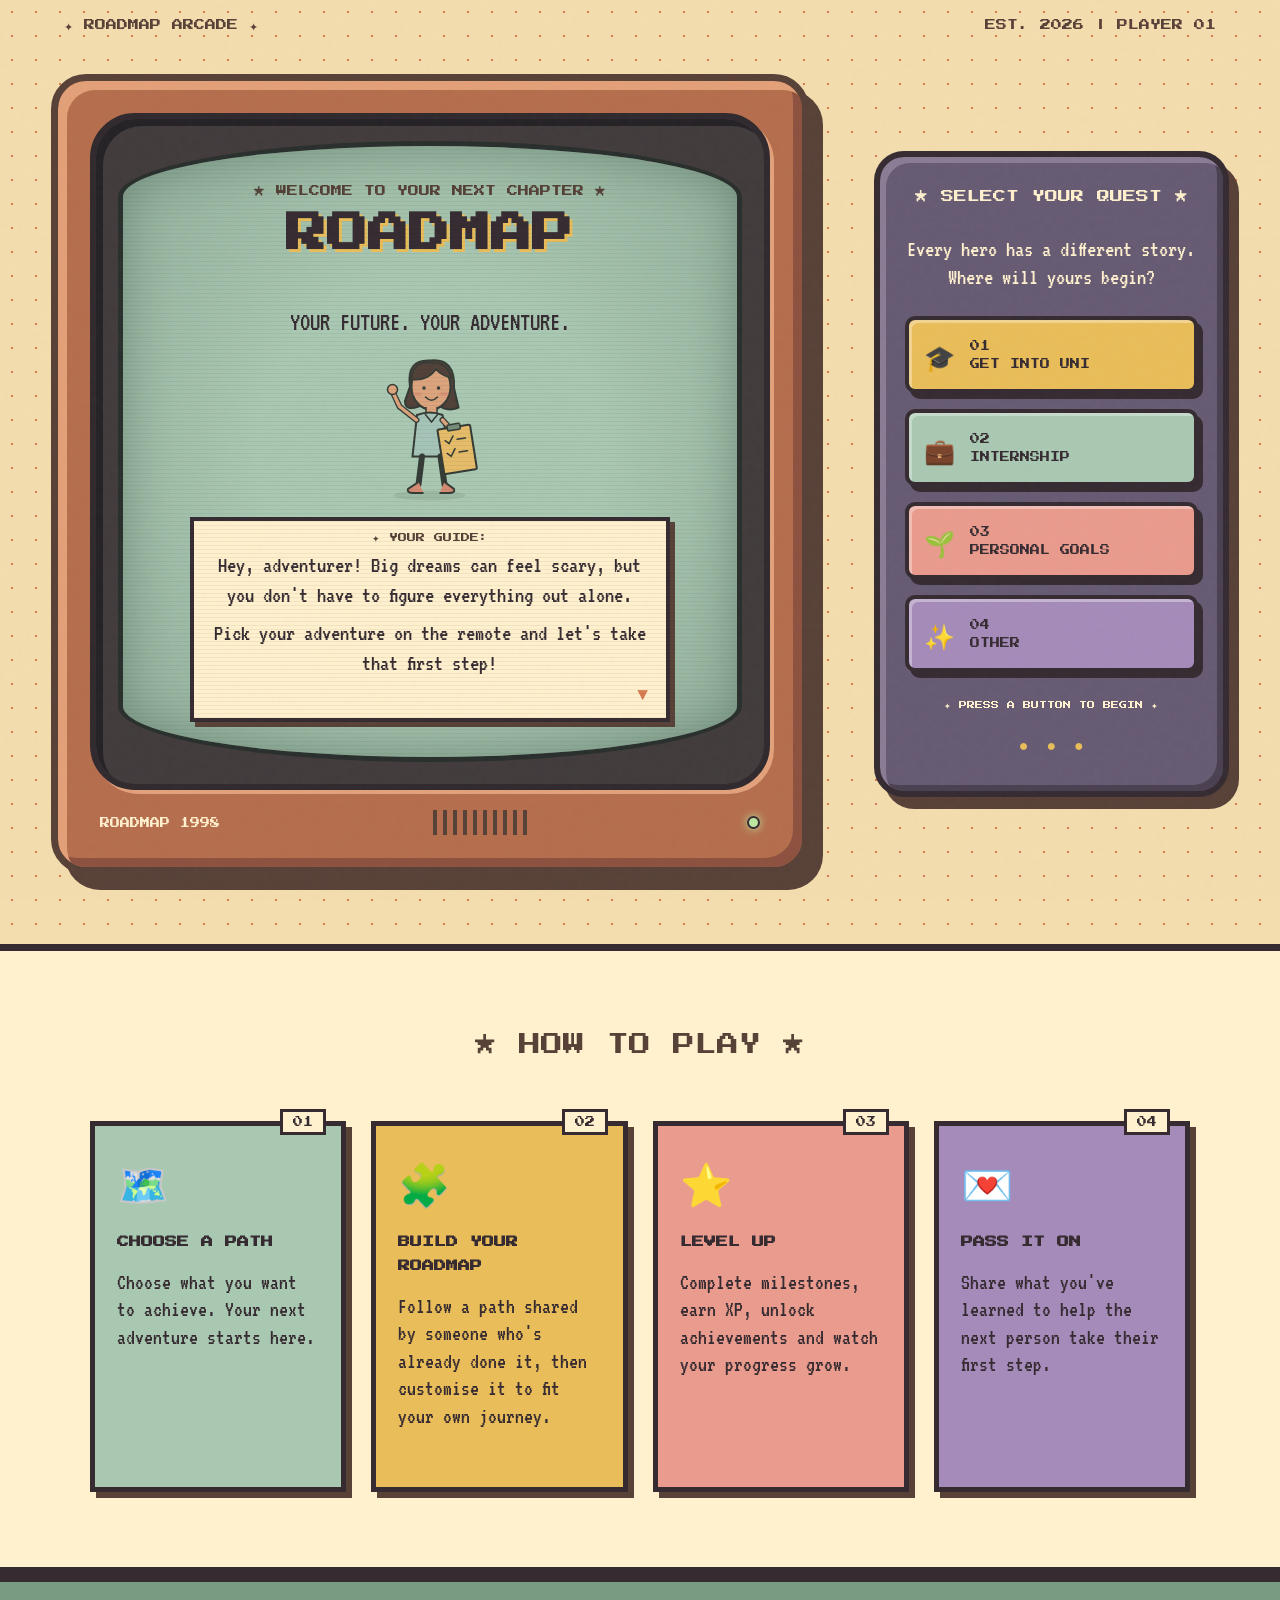
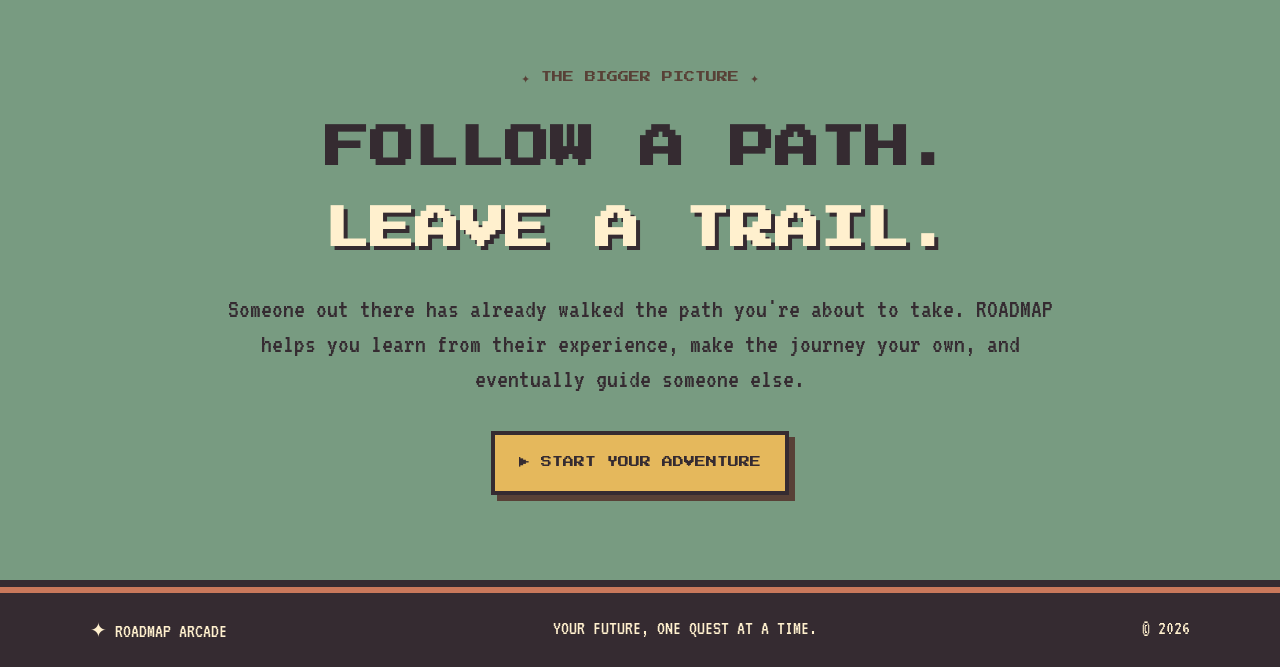
==== commit 4999d9bb: "fixed links in homepage + avatar pages updates" ====
--- a/homepage.html
+++ b/homepage.html
@@ -323,7 +323,7 @@
         <button
           class="remote-button"
           type="button"
-          onclick="window.location.href='login.html?path=university'">
+          onclick="window.location.href='roadmapPage.html'">
 
           <span class="button-icon">🎓</span>
 
@@ -336,18 +336,16 @@
 
 
         <!-- OPTION 2: INTERNSHIP -->
-
         <button
           class="remote-button"
           type="button"
-          disabled>
+          onclick="window.location.href='roadmapPage.html'">
 
           <span class="button-icon">💼</span>
 
           <span>
             02<br>
             INTERNSHIP
-            <small>LOCKED</small>
           </span>
 
         </button>
@@ -358,14 +356,13 @@
         <button
           class="remote-button"
           type="button"
-          disabled>
+          onclick="window.location.href='roadmapPage.html'">
 
           <span class="button-icon">🌱</span>
 
           <span>
             03<br>
             PERSONAL GOALS
-            <small>LOCKED</small>
           </span>
 
         </button>
@@ -373,17 +370,16 @@
 
         <!-- OPTION 4: OTHER -->
 
-        <button
+         <button
           class="remote-button"
           type="button"
-          disabled>
+          onclick="window.location.href='roadmapPage.html'">
 
           <span class="button-icon">✨</span>
 
           <span>
             04<br>
             OTHER
-            <small>LOCKED</small>
           </span>
 
         </button>
@@ -517,7 +513,7 @@
         </p>
 
         <a
-          href="login.html?path=university"
+          href="avatar.html?path=university"
           class="primary-btn">
 
           ▶ START YOUR ADVENTURE
